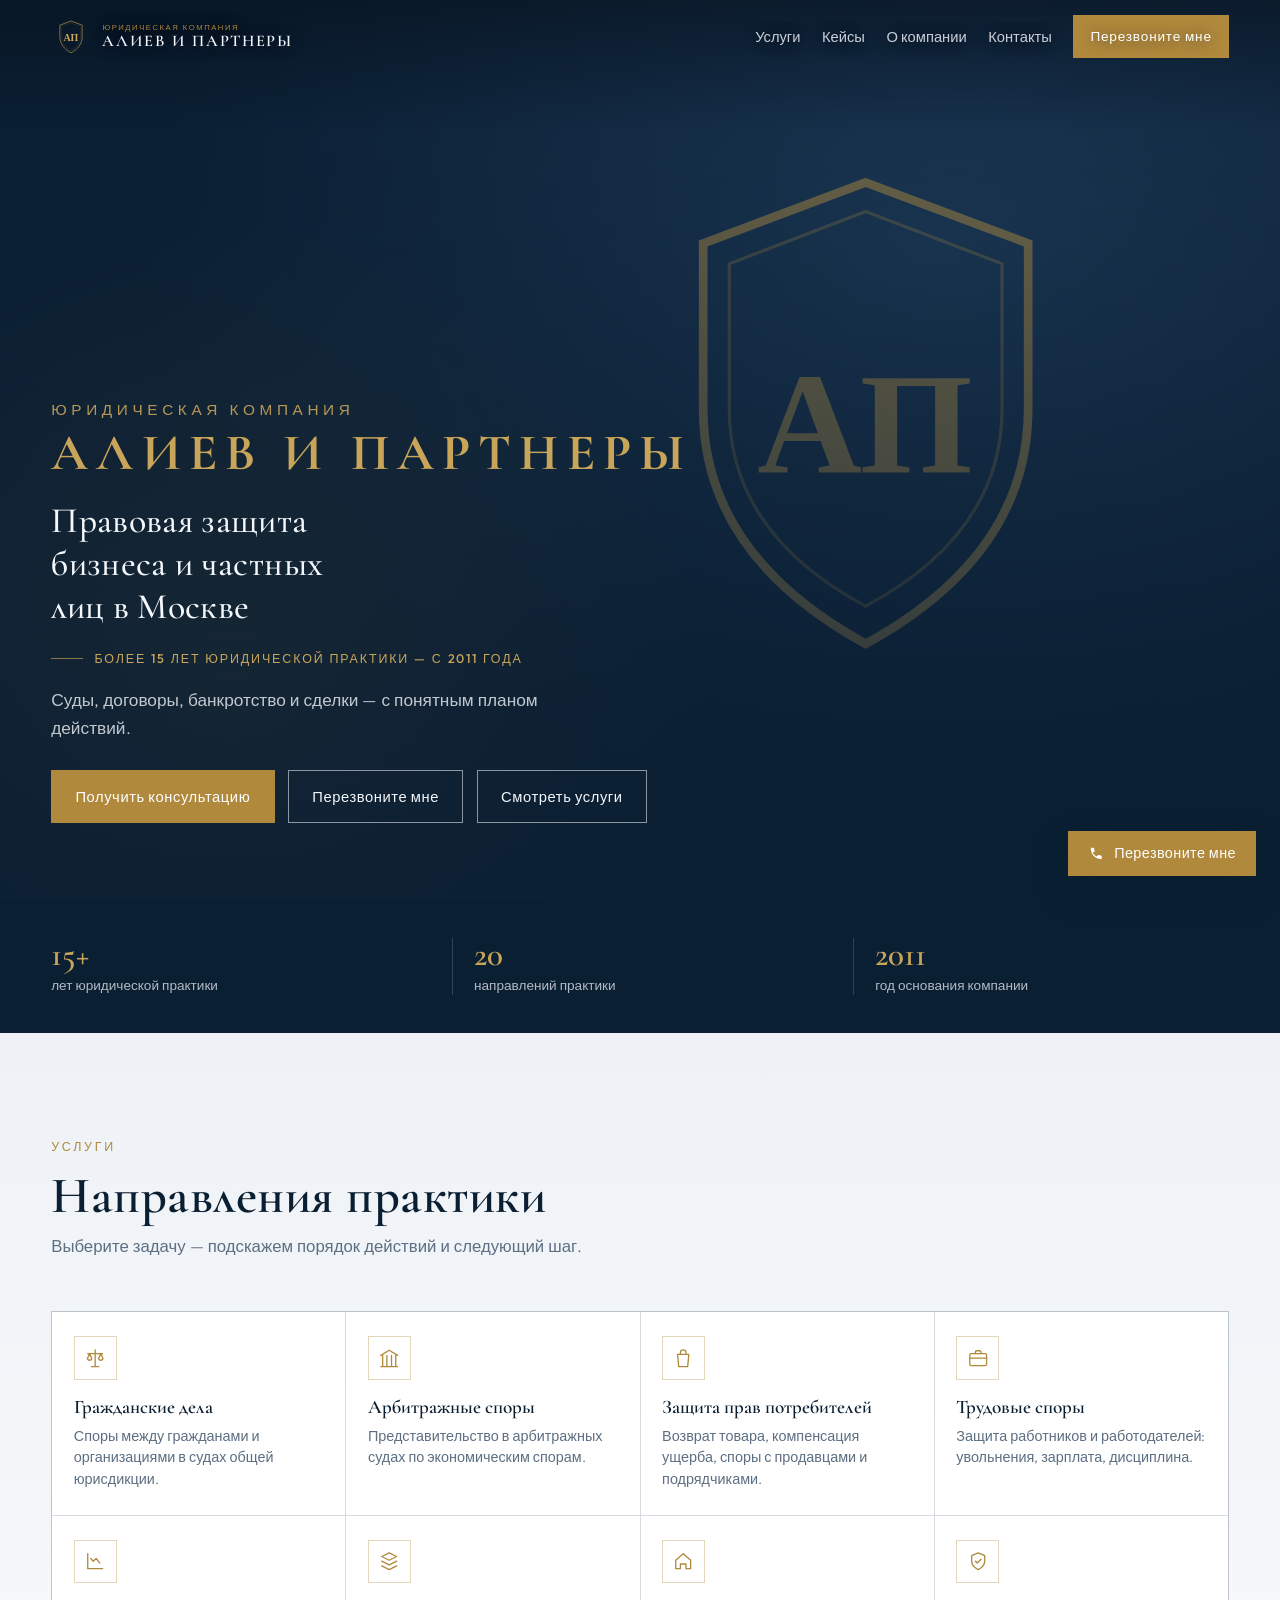
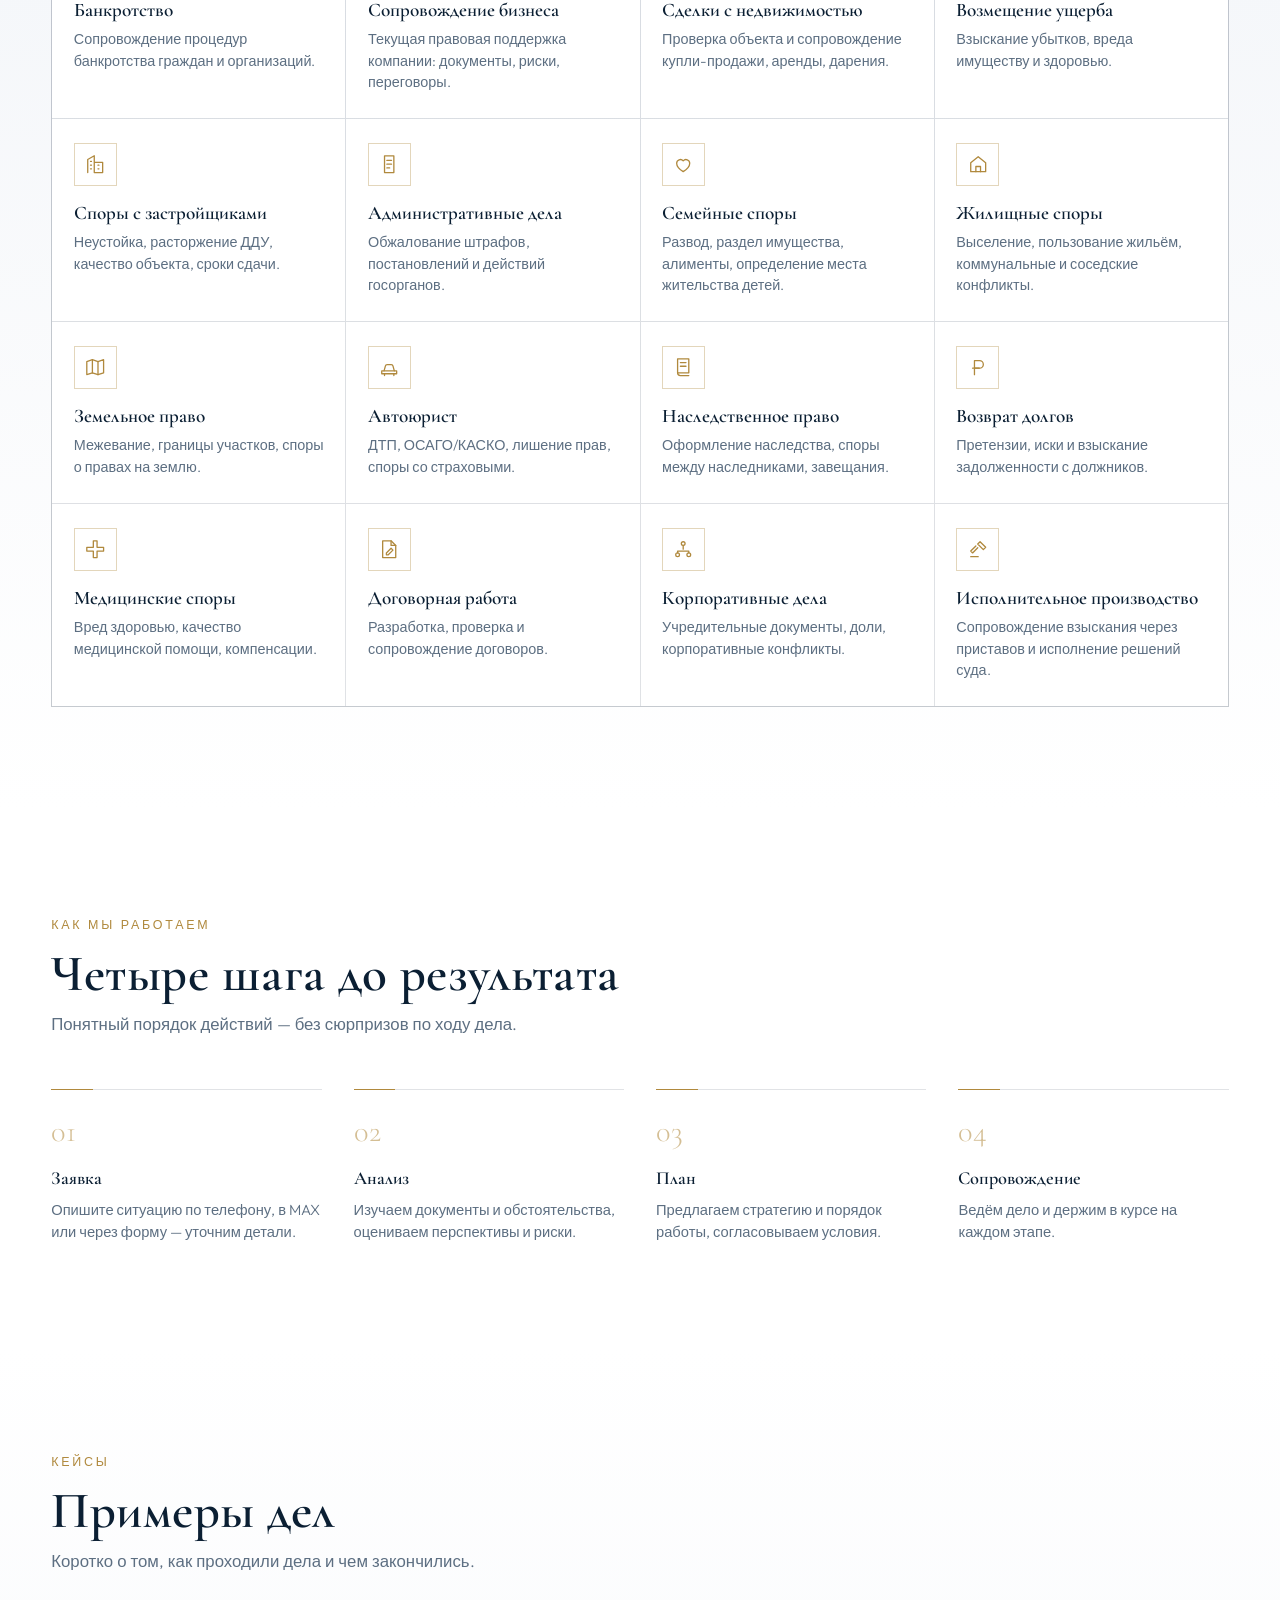
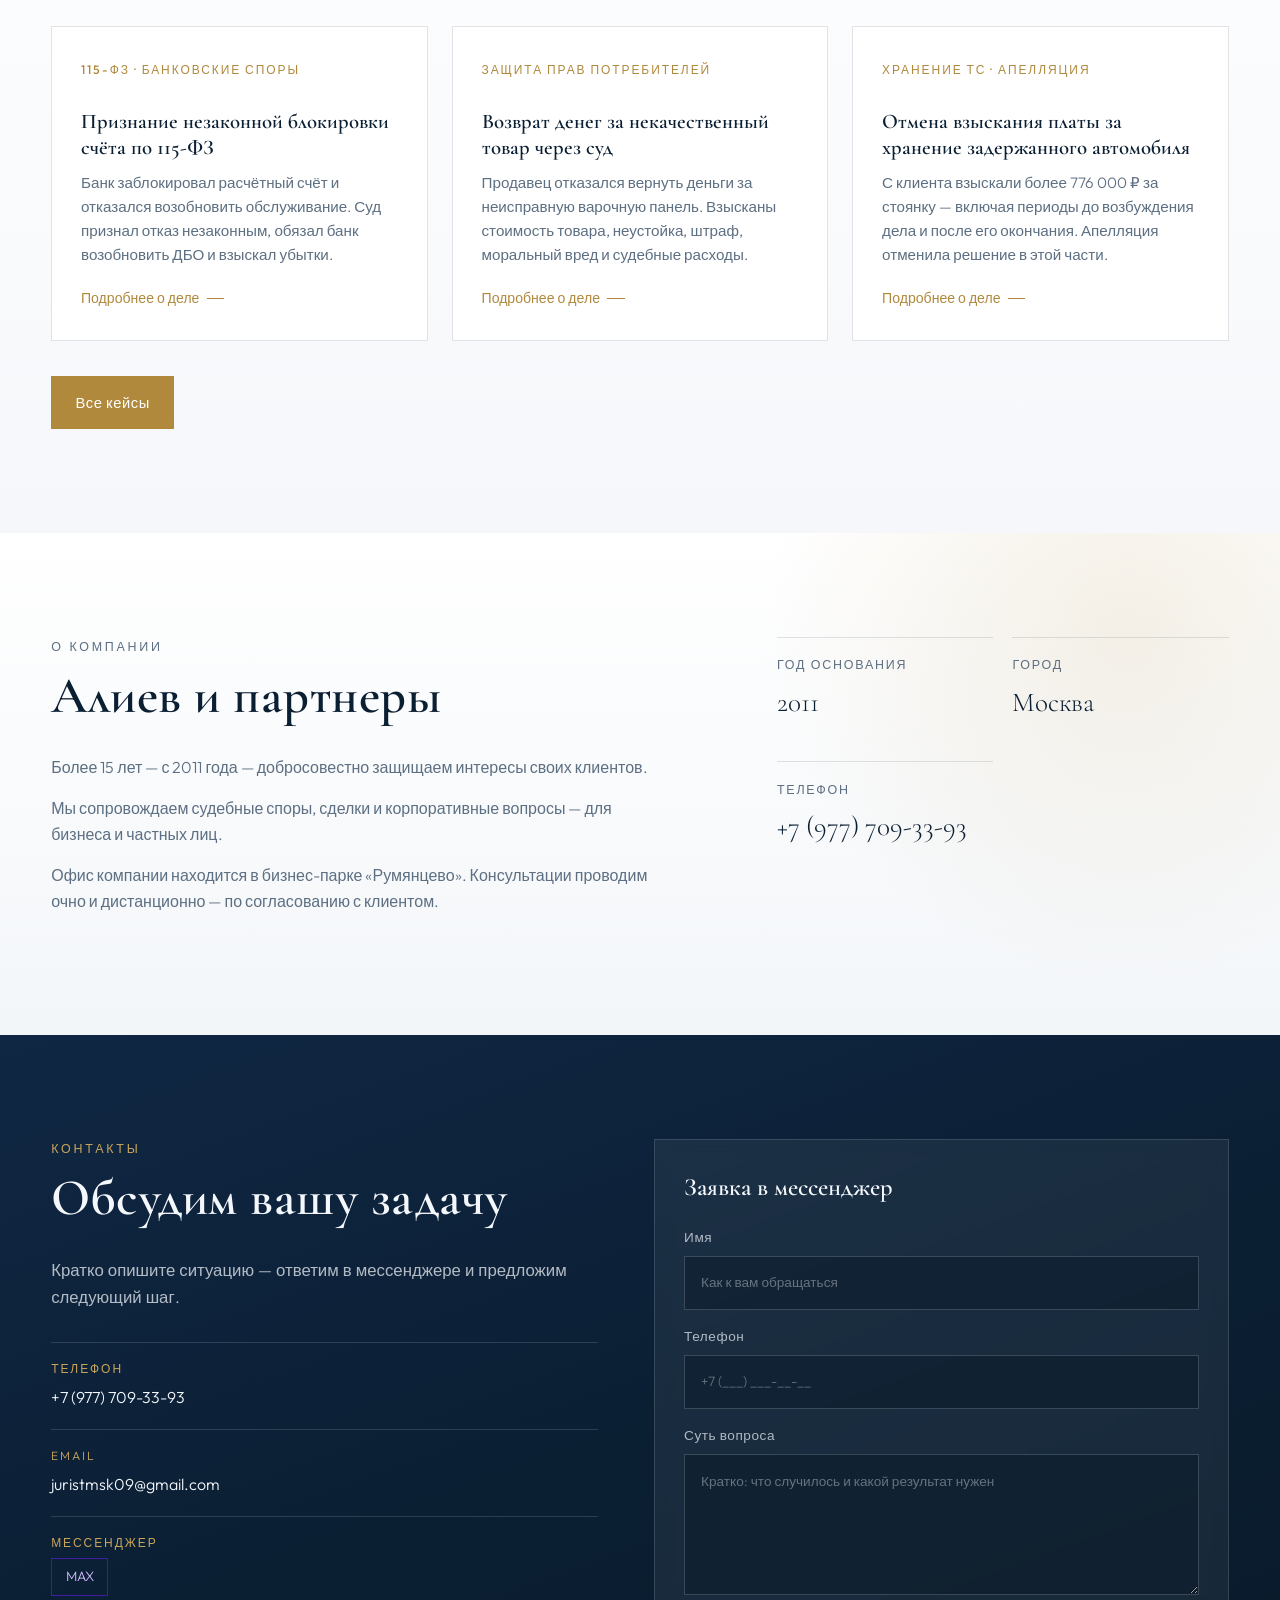
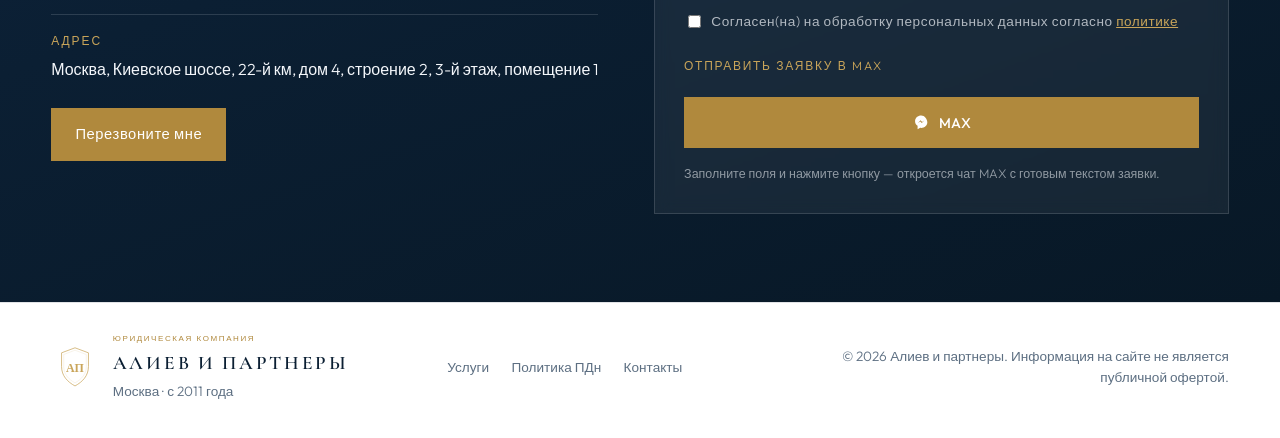
==== index.html @ 1bdb1648 "Add anonymized contractor defense case to the cases page." ====
﻿<!DOCTYPE html>
<html lang="ru">
<head>
  <meta charset="UTF-8" />
  <meta name="viewport" content="width=device-width, initial-scale=1.0" />
  <title>Юридическая компания «Алиев и партнеры» — Москва</title>
  <meta name="description" content="Юридическая компания «Алиев и партнеры» . Юридические услуги в Москве: более 15 лет практики, с 2011 года. Суды, договоры, банкротство. Тел. +7 (977) 709-33-93." />
  <meta name="keywords" content="Алиев и партнеры, юридическая компания Москва, юридические услуги более 15 лет, юрист с 2011 года, юрист Москва, +7 977 709-33-93, 79777093393" />
  <meta name="robots" content="index, follow" />
  <link rel="canonical" href="https://consulmsk.ru/" />
  <link rel="icon" href="https://consulmsk.ru/assets/emblem.png?v=20261124b" type="image/jpeg" />
  <meta property="og:type" content="website" />
  <meta property="og:locale" content="ru_RU" />
  <meta property="og:site_name" content="Юридическая компания «Алиев и партнеры»" />
  <meta property="og:url" content="https://consulmsk.ru/" />
  <meta property="og:title" content="Юридическая компания «Алиев и партнеры» — Москва" />
  <meta property="og:description" content="Более 15 лет юридической практики. Правовая поддержка бизнеса и частных лиц. тел. +7 (977) 709-33-93. Москва, бизнес-парк Румянцево." />
  <meta property="og:image" content="https://consulmsk.ru/assets/emblem.png?v=20261124b" />
  <meta name="twitter:card" content="summary" />
  <meta name="twitter:title" content="Алиев и партнеры" />
  <meta name="twitter:description" content="Юридическая компания «Алиев и партнеры» в Москве. Более 15 лет практики. Тел. +7 (977) 709-33-93." />
  <link rel="preconnect" href="https://fonts.googleapis.com" />
  <link rel="preconnect" href="https://fonts.gstatic.com" crossorigin />
  <link href="https://fonts.googleapis.com/css2?family=Cormorant+Garamond:ital,wght@0,500;0,600;0,700;1,500&family=Outfit:wght@300;400;500;600&display=swap" rel="stylesheet" />
  <link rel="stylesheet" href="styles.css?v=20261124b" />
  <script type="application/ld+json">
  {
    "@context": "https://schema.org",
    "@type": ["LegalService", "LocalBusiness", "Organization"],
    "@id": "https://consulmsk.ru/#organization",
    "name": "Юридическая компания «Алиев и партнеры»",
    "alternateName": ["Алиев и партнеры"],
    "url": "https://consulmsk.ru/",
    "logo": "https://consulmsk.ru/assets/emblem.png?v=20261124b",
    "image": "https://consulmsk.ru/assets/emblem.png?v=20261124b",
    "description": "Юридическая компания в Москве: судебные споры, договоры, банкротство, недвижимость и сопровождение бизнеса. Более 15 лет практики, с 2011 года.",
    "slogan": "Юридическая практика с 2011 года",
    "telephone": "+7-977-709-33-93",
    "email": "juristmsk09@gmail.com",
    "foundingDate": "2011-01-18",
    "address": {
      "@type": "PostalAddress",
      "streetAddress": "Киевское шоссе, 22-й км, дом 4, строение 2, 3-й этаж, помещение 1",
      "addressLocality": "Москва",
      "addressCountry": "RU"
    },
    "areaServed": {
      "@type": "City",
      "name": "Москва"
    },
    "contactPoint": {
      "@type": "ContactPoint",
      "telephone": "+7-977-709-33-93",
      "contactType": "customer service",
      "email": "juristmsk09@gmail.com",
      "availableLanguage": ["Russian"]
    }
  }
  </script>
</head>
<body>
  <header class="site-header">
    <a class="brand" href="index.html" aria-label="Алиев и партнеры — на главную">
      <img src="assets/emblem.svg?v=20261124b" alt="" class="brand-mark" width="40" height="40" />
      <span class="brand-name"><span class="brand-kind">юридическая компания</span><span class="brand-title">АЛИЕВ И ПАРТНЕРЫ</span></span>
    </a>
    <nav class="nav" aria-label="Основная навигация">
      <a href="#services">Услуги</a>
      <a href="cases.html">Кейсы</a>
      <a href="#about">О компании</a>
      <a href="#contact">Контакты</a>
      <a class="header-cta header-cta--solid js-callback" href="#contact">Перезвоните мне</a>
    </nav>
    <button class="menu-toggle" type="button" aria-label="Открыть меню" aria-expanded="false">
      <span></span><span></span>
    </button>
  </header>

  <main id="top">
    <section class="hero">
      <div class="hero-media" aria-hidden="true"></div>
      <div class="hero-veil"></div>
      <div class="hero-content">
        <p class="hero-brand"><span class="hero-brand-kind">юридическая компания</span>Алиев и партнеры</p>
        <h1>Правовая защита бизнеса и частных лиц в Москве</h1>
        <p class="hero-note">Более 15 лет юридической практики — с 2011 года</p>
        <p class="hero-lead">Суды, договоры, банкротство и сделки — с понятным планом действий.</p>
        <div class="hero-actions">
          <a class="btn btn-gold" href="#contact">Получить консультацию</a>
          <a class="btn btn-ghost js-callback" href="#contact">Перезвоните мне</a>
          <a class="btn btn-ghost" href="#services">Смотреть услуги</a>
        </div>
      </div>
    </section>

        <section class="trust" aria-label="Компания в цифрах">
      <ul class="trust-list">
        <li>
          <strong>15+</strong>
          <span>лет юридической практики</span>
        </li>
        <li>
          <strong>20</strong>
          <span>направлений практики</span>
        </li>
        <li>
          <strong>2011</strong>
          <span>год основания компании</span>
        </li>
      </ul>
    </section>

    <section class="services" id="services">
      <div class="section-head">
        <p class="eyebrow">Услуги</p>
        <h2>Направления практики</h2>
        <p class="section-lead">Выберите задачу — подскажем порядок действий и следующий шаг.</p>
      </div>
      <ul class="service-list">
        <li>
          <a class="service-link" href="#contact">
            <span class="service-icon"><svg viewBox="0 0 24 24" fill="none" stroke="currentColor" stroke-width="1.4" stroke-linecap="round" stroke-linejoin="round" aria-hidden="true" focusable="false"><path d="M12 3v18M8 21h8M4 7h16M6 7l-2.4 5.6a2.6 2.6 0 0 0 4.8 0L6 7Zm12 0-2.4 5.6a2.6 2.6 0 0 0 4.8 0L18 7Z"/></svg></span>
            <h3>Гражданские дела</h3>
            <p>Споры между гражданами и организациями в судах общей юрисдикции.</p>
          </a>
        </li>
        <li>
          <a class="service-link" href="#contact">
            <span class="service-icon"><svg viewBox="0 0 24 24" fill="none" stroke="currentColor" stroke-width="1.4" stroke-linecap="round" stroke-linejoin="round" aria-hidden="true" focusable="false"><path d="M3 21h18M5 21V9m4.5 12V9M14.5 21V9M19 21V9M3 9l9-5.5L21 9"/></svg></span>
            <h3>Арбитражные споры</h3>
            <p>Представительство в арбитражных судах по экономическим спорам.</p>
          </a>
        </li>
        <li>
          <a class="service-link" href="#contact">
            <span class="service-icon"><svg viewBox="0 0 24 24" fill="none" stroke="currentColor" stroke-width="1.4" stroke-linecap="round" stroke-linejoin="round" aria-hidden="true" focusable="false"><path d="M6 8h12l-1.2 13H7.2L6 8Z"/><path d="M9 8V6a3 3 0 0 1 6 0v2"/></svg></span>
            <h3>Защита прав потребителей</h3>
            <p>Возврат товара, компенсация ущерба, споры с продавцами и подрядчиками.</p>
          </a>
        </li>
        <li>
          <a class="service-link" href="#contact">
            <span class="service-icon"><svg viewBox="0 0 24 24" fill="none" stroke="currentColor" stroke-width="1.4" stroke-linecap="round" stroke-linejoin="round" aria-hidden="true" focusable="false"><rect x="3" y="7" width="18" height="13" rx="1.5"/><path d="M9 7V5.5A1.5 1.5 0 0 1 10.5 4h3A1.5 1.5 0 0 1 15 5.5V7M3 12h18"/></svg></span>
            <h3>Трудовые споры</h3>
            <p>Защита работников и работодателей: увольнения, зарплата, дисциплина.</p>
          </a>
        </li>
        <li>
          <a class="service-link" href="services/bankrotstvo.html">
            <span class="service-icon"><svg viewBox="0 0 24 24" fill="none" stroke="currentColor" stroke-width="1.4" stroke-linecap="round" stroke-linejoin="round" aria-hidden="true" focusable="false"><path d="M4 4v16h16"/><path d="M7 9l3 3 3-3 4 5"/></svg></span>
            <h3>Банкротство</h3>
            <p>Сопровождение процедур банкротства граждан и организаций.</p>
          </a>
        </li>
        <li>
          <a class="service-link" href="#contact">
            <span class="service-icon"><svg viewBox="0 0 24 24" fill="none" stroke="currentColor" stroke-width="1.4" stroke-linecap="round" stroke-linejoin="round" aria-hidden="true" focusable="false"><path d="M12 3 20 7l-8 4-8-4 8-4Z"/><path d="m4 12 8 4 8-4M4 17l8 4 8-4"/></svg></span>
            <h3>Сопровождение бизнеса</h3>
            <p>Текущая правовая поддержка компании: документы, риски, переговоры.</p>
          </a>
        </li>
        <li>
          <a class="service-link" href="services/nedvizhimost.html">
            <span class="service-icon"><svg viewBox="0 0 24 24" fill="none" stroke="currentColor" stroke-width="1.4" stroke-linecap="round" stroke-linejoin="round" aria-hidden="true" focusable="false"><path d="M4 11 12 4l8 7v9h-5v-5H9v5H4v-9Z"/></svg></span>
            <h3>Сделки с недвижимостью</h3>
            <p>Проверка объекта и сопровождение купли-продажи, аренды, дарения.</p>
          </a>
        </li>
        <li>
          <a class="service-link" href="#contact">
            <span class="service-icon"><svg viewBox="0 0 24 24" fill="none" stroke="currentColor" stroke-width="1.4" stroke-linecap="round" stroke-linejoin="round" aria-hidden="true" focusable="false"><path d="M12 3 19 6v5.5c0 4.2-3 7.6-7 9.5-4-1.9-7-5.3-7-9.5V6l7-3Z"/><path d="m9 12 2 2 4-4"/></svg></span>
            <h3>Возмещение ущерба</h3>
            <p>Взыскание убытков, вреда имуществу и здоровью.</p>
          </a>
        </li>
        <li>
          <a class="service-link" href="#contact">
            <span class="service-icon"><svg viewBox="0 0 24 24" fill="none" stroke="currentColor" stroke-width="1.4" stroke-linecap="round" stroke-linejoin="round" aria-hidden="true" focusable="false"><path d="M4 21V7l7-4v18M11 21h9V10h-9M7 9h1M7 13h1M7 17h1M15 13h1M15 17h1"/></svg></span>
            <h3>Споры с застройщиками</h3>
            <p>Неустойка, расторжение ДДУ, качество объекта, сроки сдачи.</p>
          </a>
        </li>
        <li>
          <a class="service-link" href="#contact">
            <span class="service-icon"><svg viewBox="0 0 24 24" fill="none" stroke="currentColor" stroke-width="1.4" stroke-linecap="round" stroke-linejoin="round" aria-hidden="true" focusable="false"><path d="M7 3h10v18H7z"/><path d="M9.5 8h5M9.5 12h5M9.5 16h3"/></svg></span>
            <h3>Административные дела</h3>
            <p>Обжалование штрафов, постановлений и действий госорганов.</p>
          </a>
        </li>
        <li>
          <a class="service-link" href="#contact">
            <span class="service-icon"><svg viewBox="0 0 24 24" fill="none" stroke="currentColor" stroke-width="1.4" stroke-linecap="round" stroke-linejoin="round" aria-hidden="true" focusable="false"><path d="M12 20s-7-4.4-7-9a4 4 0 0 1 7-2.6A4 4 0 0 1 19 11c0 4.6-7 9-7 9Z"/></svg></span>
            <h3>Семейные споры</h3>
            <p>Развод, раздел имущества, алименты, определение места жительства детей.</p>
          </a>
        </li>
        <li>
          <a class="service-link" href="#contact">
            <span class="service-icon"><svg viewBox="0 0 24 24" fill="none" stroke="currentColor" stroke-width="1.4" stroke-linecap="round" stroke-linejoin="round" aria-hidden="true" focusable="false"><path d="M4 10.5 12 4l8 6.5V20H4v-9.5Z"/><path d="M9.5 20v-5.5h5V20"/></svg></span>
            <h3>Жилищные споры</h3>
            <p>Выселение, пользование жильём, коммунальные и соседские конфликты.</p>
          </a>
        </li>
        <li>
          <a class="service-link" href="#contact">
            <span class="service-icon"><svg viewBox="0 0 24 24" fill="none" stroke="currentColor" stroke-width="1.4" stroke-linecap="round" stroke-linejoin="round" aria-hidden="true" focusable="false"><path d="m3 6 6-2 6 2 6-2v14l-6 2-6-2-6 2V6Z"/><path d="M9 4v14M15 6v14"/></svg></span>
            <h3>Земельное право</h3>
            <p>Межевание, границы участков, споры о правах на землю.</p>
          </a>
        </li>
        <li>
          <a class="service-link" href="#contact">
            <span class="service-icon"><svg viewBox="0 0 24 24" fill="none" stroke="currentColor" stroke-width="1.4" stroke-linecap="round" stroke-linejoin="round" aria-hidden="true" focusable="false"><path d="M6.5 16l1.4-5.2A2 2 0 0 1 9.8 9.2h4.4a2 2 0 0 1 1.9 1.6L17.5 16"/><path d="M4 16h16v3H4v-3Z"/><path d="M7 19v2M17 19v2"/></svg></span>
            <h3>Автоюрист</h3>
            <p>ДТП, ОСАГО/КАСКО, лишение прав, споры со страховыми.</p>
          </a>
        </li>
        <li>
          <a class="service-link" href="#contact">
            <span class="service-icon"><svg viewBox="0 0 24 24" fill="none" stroke="currentColor" stroke-width="1.4" stroke-linecap="round" stroke-linejoin="round" aria-hidden="true" focusable="false"><path d="M6 3h12v15H6z"/><path d="M9 7h6M9 11h6M6 18a3 3 0 0 0 3 3h9"/></svg></span>
            <h3>Наследственное право</h3>
            <p>Оформление наследства, споры между наследниками, завещания.</p>
          </a>
        </li>
        <li>
          <a class="service-link" href="#contact">
            <span class="service-icon"><svg viewBox="0 0 24 24" fill="none" stroke="currentColor" stroke-width="1.4" stroke-linecap="round" stroke-linejoin="round" aria-hidden="true" focusable="false"><path d="M8 20V5h5.5a4 4 0 0 1 0 8H8"/><path d="M6 13h7"/></svg></span>
            <h3>Возврат долгов</h3>
            <p>Претензии, иски и взыскание задолженности с должников.</p>
          </a>
        </li>
        <li>
          <a class="service-link" href="#contact">
            <span class="service-icon"><svg viewBox="0 0 24 24" fill="none" stroke="currentColor" stroke-width="1.4" stroke-linecap="round" stroke-linejoin="round" aria-hidden="true" focusable="false"><path d="M10 3h4v7h7v4h-7v7h-4v-7H3v-4h7V3Z"/></svg></span>
            <h3>Медицинские споры</h3>
            <p>Вред здоровью, качество медицинской помощи, компенсации.</p>
          </a>
        </li>
        <li>
          <a class="service-link" href="services/dogovory.html">
            <span class="service-icon"><svg viewBox="0 0 24 24" fill="none" stroke="currentColor" stroke-width="1.4" stroke-linecap="round" stroke-linejoin="round" aria-hidden="true" focusable="false"><path d="M5 3h9l5 5v13H5z"/><path d="M14 3v5h5"/><path d="m9 16 5-5 2 2-5 5H9v-2Z"/></svg></span>
            <h3>Договорная работа</h3>
            <p>Разработка, проверка и сопровождение договоров.</p>
          </a>
        </li>
        <li>
          <a class="service-link" href="services/korporativnoe.html">
            <span class="service-icon"><svg viewBox="0 0 24 24" fill="none" stroke="currentColor" stroke-width="1.4" stroke-linecap="round" stroke-linejoin="round" aria-hidden="true" focusable="false"><circle cx="12" cy="6" r="2"/><circle cx="6" cy="18" r="2"/><circle cx="18" cy="18" r="2"/><path d="M12 8v4M6 16v-2h12v2"/></svg></span>
            <h3>Корпоративные дела</h3>
            <p>Учредительные документы, доли, корпоративные конфликты.</p>
          </a>
        </li>
        <li>
          <a class="service-link" href="#contact">
            <span class="service-icon"><svg viewBox="0 0 24 24" fill="none" stroke="currentColor" stroke-width="1.4" stroke-linecap="round" stroke-linejoin="round" aria-hidden="true" focusable="false"><path d="M4 20h8M14 4l6 6-2.5 2.5-6-6L14 4Z"/><path d="m9.5 8.5-5.5 5.5 2 2 5.5-5.5"/></svg></span>
            <h3>Исполнительное производство</h3>
            <p>Сопровождение взыскания через приставов и исполнение решений суда.</p>
          </a>
        </li>
      </ul>
    </section>

    <section class="process" id="process">
      <div class="section-head">
        <p class="eyebrow">Как мы работаем</p>
        <h2>Четыре шага до результата</h2>
        <p class="section-lead">Понятный порядок действий — без сюрпризов по ходу дела.</p>
      </div>
      <ol class="process-list">
        <li>
          <span class="process-num">01</span>
          <h3>Заявка</h3>
          <p>Опишите ситуацию по телефону, в MAX или через форму — уточним детали.</p>
        </li>
        <li>
          <span class="process-num">02</span>
          <h3>Анализ</h3>
          <p>Изучаем документы и обстоятельства, оцениваем перспективы и риски.</p>
        </li>
        <li>
          <span class="process-num">03</span>
          <h3>План</h3>
          <p>Предлагаем стратегию и порядок работы, согласовываем условия.</p>
        </li>
        <li>
          <span class="process-num">04</span>
          <h3>Сопровождение</h3>
          <p>Ведём дело и держим в курсе на каждом этапе.</p>
        </li>
      </ol>
    </section>

    <section class="home-cases" id="cases">
      <div class="section-head">
        <p class="eyebrow">Кейсы</p>
        <h2>Примеры дел</h2>
        <p class="section-lead">Коротко о том, как проходили дела и чем закончились.</p>
      </div>
      <div class="home-cases-grid">
        <article class="home-case">
          <span class="case-tag">115-ФЗ · Банковские споры</span>
          <h3>Признание незаконной блокировки счёта по 115-ФЗ</h3>
          <p>Банк заблокировал расчётный счёт и отказался возобновить обслуживание. Суд признал отказ незаконным, обязал банк возобновить ДБО и взыскал убытки.</p>
          <a class="link-arrow" href="cases.html">Подробнее о деле</a>
        </article>
        <article class="home-case">
          <span class="case-tag">Защита прав потребителей</span>
          <h3>Возврат денег за некачественный товар через суд</h3>
          <p>Продавец отказался вернуть деньги за неисправную варочную панель. Взысканы стоимость товара, неустойка, штраф, моральный вред и судебные расходы.</p>
          <a class="link-arrow" href="cases.html">Подробнее о деле</a>
        </article>
        <article class="home-case">
          <span class="case-tag">Хранение ТС · Апелляция</span>
          <h3>Отмена взыскания платы за хранение задержанного автомобиля</h3>
          <p>С клиента взыскали более 776 000 ₽ за стоянку — включая периоды до возбуждения дела и после его окончания. Апелляция отменила решение в этой части.</p>
          <a class="link-arrow" href="cases.html">Подробнее о деле</a>
        </article>
      </div>
      <p class="home-cases-cta"><a class="btn btn-gold" href="cases.html">Все кейсы</a></p>
    </section>

    <section class="about" id="about">
      <div class="about-grid">
        <div class="about-copy">
          <p class="eyebrow">О компании</p>
          <h2>Алиев и партнеры</h2>
          <p>Более 15 лет — с 2011 года — добросовестно защищаем интересы своих клиентов.</p>
          <p>Мы сопровождаем судебные споры, сделки и корпоративные вопросы — для бизнеса и частных лиц.</p>
          <p>Офис компании находится в бизнес-парке «Румянцево». Консультации проводим очно и дистанционно — по согласованию с клиентом.</p>
        </div>
        <dl class="facts">
          <div>
            <dt>Год основания</dt>
            <dd>2011</dd>
          </div>
          <div>
            <dt>Город</dt>
            <dd>Москва</dd>
          </div>
          <div>
            <dt>Телефон</dt>
            <dd><a href="tel:+79777093393">+7 (977) 709-33-93</a></dd>
          </div>
        </dl>
      </div>
    </section>

    <section class="contact" id="contact">
      <div class="contact-grid">
        <div class="contact-info">
          <p class="eyebrow">Контакты</p>
          <h2>Обсудим вашу задачу</h2>
          <p class="section-lead">Кратко опишите ситуацию — ответим в мессенджере и предложим следующий шаг.</p>
          <ul class="contact-details">
            <li data-phone-row>
              <span>Телефон</span>
              <div data-phone>
                <a href="tel:+79777093393">+7 (977) 709-33-93</a>
              </div>
            </li>
            <li>
              <span>Email</span>
              <a href="mailto:juristmsk09@gmail.com">juristmsk09@gmail.com</a>
            </li>
            <li>
              <span>Мессенджер</span>
              <div class="messenger-links" data-messenger-links></div>
            </li>
            <li>
              <span>Адрес</span>
              <address>Москва, Киевское шоссе, 22-й км, дом 4, строение 2, 3-й этаж, помещение 1</address>
            </li>
          </ul>
          <a class="btn btn-gold contact-callback js-callback" href="#contact">Перезвоните мне</a>
        </div>
        <form class="contact-form">
          <p class="form-title">Заявка в мессенджер</p>
          <label>
            Имя
            <input type="text" name="name" required autocomplete="name" placeholder="Как к вам обращаться" />
          </label>
          <label>
            Телефон
            <input type="tel" name="phone" required autocomplete="tel" placeholder="+7 (___) ___-__-__" />
          </label>
          <label>
            Суть вопроса
            <textarea name="message" rows="5" required placeholder="Кратко: что случилось и какой результат нужен"></textarea>
          </label>
          <label class="consent">
            <input type="checkbox" name="consent" value="yes" required />
            <span>Согласен(на) на обработку персональных данных согласно <a href="privacy.html">политике</a></span>
          </label>
          <p class="messenger-label">Отправить заявку в MAX</p>
          <div class="messenger-actions">
            <button class="btn btn-messenger btn-max" type="button" data-messenger="max" aria-label="Отправить в MAX">
              <svg class="messenger-icon" viewBox="0 0 24 24" aria-hidden="true" focusable="false">
                <path fill="currentColor" d="M12 2C7.6 2 4 5.2 4 9.3c0 2.5 1.3 4.7 3.3 6.1V20l3.4-1.9c.4.1.9.1 1.3.1 4.4 0 8-3.2 8-7.3S16.4 2 12 2zm.8 9.9-2-2.1-3.1 2.1 3.5-3.7 2 2.1 3.1-2.1-3.5 3.7z"/>
              </svg>
              <span>MAX</span>
            </button>
          </div>
          <p class="form-status" data-form-status hidden></p>
          <p class="form-note">Заполните поля и нажмите кнопку — откроется чат MAX с готовым текстом заявки.</p>
        </form>
      </div>
    </section>
  </main>

  <footer class="site-footer">
    <div class="footer-brand">
      <img src="assets/emblem.svg?v=20261124b" alt="Эмблема «Алиев и партнеры»" width="48" height="48" />
      <div>
        <span class="footer-kind">юридическая компания</span><strong>АЛИЕВ И ПАРТНЕРЫ</strong>
        <p>Москва · с 2011 года</p>
      </div>
    </div>
    <ul class="footer-links">
      <li><a href="services/sud.html">Услуги</a></li>
      <li><a href="privacy.html">Политика ПДн</a></li>
      <li><a href="#contact">Контакты</a></li>
    </ul>
    <p class="footer-legal">© <span data-year></span> Алиев и партнеры. Информация на сайте не является публичной офертой.</p>
  </footer>

  <script src="config.js?v=20261124b"></script>
  <script src="script.js?v=20261124b"></script>
</body>
</html>
---- styles.css ----
:root {
  --navy: #0b1f33;
  --navy-mid: #16324d;
  --ink: #142433;
  --muted: #5d6f82;
  --gold: #b0893d;
  --gold-soft: #c9a55a;
  --line: rgba(11, 31, 51, 0.12);
  --paper: #f5f7fa;
  --surface: #ffffff;
  --hero-ink: #f4f7fb;
  --font-display: "Cormorant Garamond", Georgia, serif;
  --font-body: "Outfit", "Segoe UI", sans-serif;
}

*,
*::before,
*::after {
  box-sizing: border-box;
}

html {
  scroll-behavior: smooth;
}

body {
  margin: 0;
  color: var(--ink);
  background: var(--paper);
  font-family: var(--font-body);
  font-weight: 300;
  line-height: 1.6;
  overflow-x: hidden;
}

body.menu-open {
  overflow: hidden;
}

img {
  display: block;
  max-width: 100%;
}

a {
  color: inherit;
  text-decoration: none;
}

h1,
h2,
h3,
strong {
  font-weight: 600;
}

h1,
h2 {
  font-family: var(--font-display);
  line-height: 1.08;
  letter-spacing: 0.01em;
  margin: 0 0 0.6em;
  color: var(--navy);
}

h1 {
  font-size: clamp(2.4rem, 5.5vw, 4.4rem);
  font-weight: 600;
}

h2 {
  font-size: clamp(2rem, 4vw, 3.2rem);
}

h3 {
  font-family: var(--font-display);
  font-size: 1.4rem;
  margin: 0 0 0.4em;
  color: var(--navy);
}

p {
  margin: 0 0 1em;
}

.eyebrow {
  margin: 0 0 0.75rem;
  color: var(--gold);
  font-size: 0.78rem;
  font-weight: 500;
  letter-spacing: 0.22em;
  text-transform: uppercase;
}

.section-lead {
  max-width: 34rem;
  color: var(--muted);
  font-size: 1.05rem;
}

.btn {
  display: inline-flex;
  align-items: center;
  justify-content: center;
  min-height: 3.1rem;
  padding: 0.85rem 1.45rem;
  border: 1px solid transparent;
  font-family: var(--font-body);
  font-size: 0.92rem;
  font-weight: 500;
  letter-spacing: 0.04em;
  cursor: pointer;
  transition: transform 0.35s ease, background 0.35s ease, color 0.35s ease, border-color 0.35s ease;
}

.btn:hover {
  transform: translateY(-2px);
}

.btn-gold {
  background: var(--gold);
  color: #fff;
}

.btn-gold:hover {
  background: var(--gold-soft);
  color: #fff;
}

.btn-ghost {
  border-color: rgba(244, 247, 251, 0.55);
  color: var(--hero-ink);
  background: transparent;
}

.btn-ghost:hover {
  border-color: var(--gold-soft);
  color: var(--gold-soft);
}

/* Header */
.site-header {
  position: fixed;
  inset: 0 0 auto;
  z-index: 40;
  display: flex;
  align-items: center;
  gap: 1.5rem;
  padding: 0.95rem 4vw;
  background: transparent;
  transition: background 0.35s ease, box-shadow 0.35s ease, backdrop-filter 0.35s ease;
}

.site-header.is-scrolled {
  background: rgba(245, 247, 250, 0.92);
  backdrop-filter: blur(14px);
  box-shadow: 0 1px 0 var(--line);
}

.site-header.is-scrolled .brand,
.site-header.is-scrolled .nav a {
  color: var(--navy);
}

.site-header.is-scrolled .nav a {
  color: var(--muted);
}

.site-header.is-scrolled .nav a:hover,
.site-header.is-scrolled .brand:hover {
  color: var(--gold);
}

.site-header.is-scrolled .header-cta {
  border-color: rgba(176, 137, 61, 0.45);
  color: var(--navy);
}

.site-header.is-scrolled .menu-toggle span {
  background: var(--navy);
}

.brand {
  display: inline-flex;
  align-items: center;
  gap: 0.7rem;
  color: var(--navy);
  font-family: var(--font-display);
  font-size: 1.02rem;
  font-weight: 600;
  letter-spacing: 0.1em;
  transition: color 0.3s ease;
}

body:has(.hero) .site-header:not(.is-scrolled) .brand {
  color: var(--hero-ink);
}

.brand-name {
  display: flex;
  flex-direction: column;
  gap: 0.1rem;
  line-height: 1.05;
}

.brand-kind {
  font-family: var(--font-body);
  font-size: 0.48rem;
  font-weight: 500;
  letter-spacing: 0.2em;
  text-transform: uppercase;
  color: var(--gold);
}

.brand-title {
  font-family: var(--font-display);
  font-size: 1.02rem;
  font-weight: 600;
  letter-spacing: 0.1em;
}
.brand-mark {
  width: 40px;
  height: 40px;
  border-radius: 50%;
  object-fit: cover;
}

.nav {
  display: flex;
  align-items: center;
  gap: 1.35rem;
  margin-left: auto;
  color: var(--muted);
  font-size: 0.92rem;
}

body:has(.hero) .site-header:not(.is-scrolled) .nav {
  color: rgba(244, 247, 251, 0.82);
}

.nav a:hover {
  color: var(--gold);
}

body:has(.hero) .site-header:not(.is-scrolled) .nav a:hover {
  color: var(--gold-soft);
}

body:has(.hero) .site-header:not(.is-scrolled) .nav a,
body:has(.hero) .site-header:not(.is-scrolled) .brand {
  text-shadow: 0 1px 14px rgba(8, 20, 32, 0.6);
}

body:has(.hero) .site-header:not(.is-scrolled)::before {
  content: "";
  position: absolute;
  inset: 0 0 auto;
  z-index: -1;
  height: 8rem;
  background: linear-gradient(180deg, rgba(7, 18, 30, 0.62) 0%, rgba(7, 18, 30, 0) 100%);
  pointer-events: none;
}

.header-cta {
  padding: 0.6rem 1rem;
  border: 1px solid rgba(176, 137, 61, 0.45);
  color: var(--navy);
  font-size: 0.85rem;
  font-weight: 500;
  letter-spacing: 0.06em;
  transition: background 0.3s ease, border-color 0.3s ease, color 0.3s ease;
}

body:has(.hero) .site-header:not(.is-scrolled) .header-cta {
  border-color: rgba(244, 247, 251, 0.4);
  color: var(--hero-ink);
}

.header-cta:hover {
  background: rgba(176, 137, 61, 0.12);
  border-color: var(--gold);
  color: var(--gold);
}

body:has(.hero) .site-header:not(.is-scrolled) .header-cta:hover {
  background: rgba(176, 137, 61, 0.18);
  border-color: var(--gold-soft);
  color: var(--gold-soft);
}

.header-cta--solid,
body:has(.hero) .site-header:not(.is-scrolled) .header-cta--solid,
.site-header.is-scrolled .header-cta--solid {
  background: var(--gold);
  border-color: var(--gold);
  color: #fff;
}

.header-cta--solid:hover,
body:has(.hero) .site-header:not(.is-scrolled) .header-cta--solid:hover,
.site-header.is-scrolled .header-cta--solid:hover {
  background: var(--gold-soft);
  border-color: var(--gold-soft);
  color: #fff;
}

.menu-toggle {
  display: none;
  width: 2.6rem;
  height: 2.2rem;
  padding: 0;
  border: 0;
  background: transparent;
  cursor: pointer;
  z-index: 50;
}

.menu-toggle span {
  display: block;
  width: 100%;
  height: 1.5px;
  margin: 0.45rem 0;
  background: var(--navy);
  transition: transform 0.3s ease, opacity 0.3s ease;
}

body:has(.hero) .site-header:not(.is-scrolled) .menu-toggle span {
  background: var(--hero-ink);
}

.menu-toggle[aria-expanded="true"] span:first-child {
  transform: translateY(8px) rotate(45deg);
}

.menu-toggle[aria-expanded="true"] span:last-child {
  transform: translateY(-8px) rotate(-45deg);
}

/* Hero */
.hero {
  position: relative;
  min-height: 100vh;
  min-height: 100svh;
  display: grid;
  align-items: end;
  padding: 7.5rem 4vw 4.8rem;
  overflow: hidden;
  color: var(--hero-ink);
}

.hero-media {
  position: absolute;
  inset: 0;
  background:
    linear-gradient(115deg, rgba(11, 31, 51, 0.42), rgba(11, 31, 51, 0.08)),
    url("assets/emblem.svg?v=20261124b") 80% 40% / min(62vmin, 560px) no-repeat,
    radial-gradient(ellipse at 72% 28%, #2a4d73 0%, var(--navy) 58%);
  transform: scale(1.04);
  animation: heroDrift 18s ease-in-out infinite alternate;
}

.hero-veil {
  position: absolute;
  inset: 0;
  background:
    linear-gradient(180deg, rgba(11, 31, 51, 0.28) 0%, rgba(11, 31, 51, 0.55) 42%, rgba(11, 31, 51, 0.88) 100%),
    radial-gradient(circle at 18% 78%, rgba(176, 137, 61, 0.22), transparent 38%);
}

.hero-content {
  position: relative;
  z-index: 1;
  max-width: 44rem;
  animation: riseIn 1s ease both;
}

.hero-brand {
  margin: 0 0 1.1rem;
  font-family: var(--font-display);
  font-size: clamp(1.7rem, 4.6vw, 3.2rem);
  font-weight: 700;
  letter-spacing: 0.16em;
  line-height: 1.05;
  text-transform: uppercase;
  color: var(--gold-soft);
}

.hero-brand-kind {
  display: block;
  margin-bottom: 0.55rem;
  font-family: var(--font-body);
  font-size: 0.3em;
  font-weight: 500;
  letter-spacing: 0.3em;
  color: var(--gold-soft);
  opacity: 0.9;
}
.hero h1 {
  max-width: 18ch;
  margin-bottom: 0.85rem;
  color: var(--hero-ink);
  font-size: clamp(1.55rem, 2.8vw, 2.35rem);
  font-weight: 500;
  line-height: 1.2;
}

.hero-note {
  display: inline-flex;
  align-items: center;
  gap: 0.7rem;
  margin: 0 0 1.1rem;
  color: var(--gold-soft);
  font-size: 0.78rem;
  font-weight: 500;
  letter-spacing: 0.15em;
  text-transform: uppercase;
}

.hero-note::before {
  content: "";
  width: 2rem;
  height: 1px;
  background: currentColor;
  opacity: 0.65;
}

.hero-lead {
  max-width: 32rem;
  margin-bottom: 1.8rem;
  color: rgba(244, 247, 251, 0.78);
  font-size: 1.08rem;
}

.hero-actions {
  display: flex;
  flex-wrap: wrap;
  gap: 0.85rem;
}

/* Services */
.services {
  padding: 6.5rem 4vw;
  background:
    linear-gradient(180deg, #eef2f6 0%, var(--paper) 40%, #fff 100%);
}

.section-head {
  max-width: 40rem;
  margin-bottom: 3.2rem;
  animation: riseIn 0.8s ease both;
}

.section-head h2 {
  margin-bottom: 0.55rem;
}

.service-list {
  list-style: none;
  margin: 0;
  padding: 0;
  display: grid;
  grid-template-columns: repeat(4, minmax(0, 1fr));
  gap: 1px;
  background: var(--line);
  border: 1px solid var(--line);
}

.service-list li {
  background: #fff;
  opacity: 0;
  transform: translateY(18px);
  transition: opacity 0.7s ease, transform 0.7s ease, background 0.3s ease;
}

.service-list li.is-visible {
  opacity: 1;
  transform: none;
}

.service-list li:hover {
  background: #fbf8f2;
}

.service-list a.service-link {
  display: flex;
  flex-direction: column;
  height: 100%;
  padding: 1.5rem 1.35rem;
  color: inherit;
}

.service-icon {
  display: inline-flex;
  align-items: center;
  justify-content: center;
  width: 2.7rem;
  height: 2.7rem;
  margin-bottom: 1rem;
  color: var(--gold);
  border: 1px solid rgba(176, 137, 61, 0.35);
  transition: background 0.3s ease, color 0.3s ease, border-color 0.3s ease;
}

.service-icon svg {
  width: 1.4rem;
  height: 1.4rem;
}

.service-list li:hover .service-icon {
  background: var(--gold);
  border-color: var(--gold);
  color: #fff;
}

.service-list h3 {
  margin-bottom: 0.45rem;
  font-size: 1.2rem;
  line-height: 1.2;
  color: var(--navy);
  transition: color 0.3s ease;
}

.service-list p {
  margin: 0;
  color: var(--muted);
  font-size: 0.9rem;
  line-height: 1.5;
}

.service-list a.service-link:hover h3 {
  color: var(--gold);
}

.service-more {
  display: inline-block;
  margin-top: 1rem;
  color: var(--gold);
  font-size: 0.88rem;
  letter-spacing: 0.06em;
}

/* Trust strip */
.trust {
  padding: 2.4rem 4vw;
  background: var(--navy);
}

.trust-list {
  list-style: none;
  max-width: 76rem;
  margin: 0 auto;
  padding: 0;
  display: grid;
  grid-template-columns: repeat(3, minmax(0, 1fr));
  gap: 1.6rem;
}

.trust-list li {
  display: grid;
  gap: 0.3rem;
  padding-left: 1.3rem;
  border-left: 1px solid rgba(244, 247, 251, 0.16);
}

.trust-list li:first-child {
  padding-left: 0;
  border-left: 0;
}

.trust-list strong {
  font-family: var(--font-display);
  font-size: clamp(1.7rem, 2.6vw, 2.3rem);
  font-weight: 600;
  line-height: 1;
  color: var(--gold-soft);
}

.trust-list span {
  color: rgba(244, 247, 251, 0.72);
  font-size: 0.85rem;
  line-height: 1.35;
}

/* Process */
.process {
  padding: 6.5rem 4vw;
  background: #fff;
}

.process-list {
  list-style: none;
  margin: 0;
  padding: 0;
  display: grid;
  grid-template-columns: repeat(4, minmax(0, 1fr));
  gap: 2rem;
}

.process-list li {
  position: relative;
  padding-top: 1.7rem;
  border-top: 1px solid var(--line);
}

.process-list li::before {
  content: "";
  position: absolute;
  top: -1px;
  left: 0;
  width: 2.6rem;
  height: 1px;
  background: var(--gold);
}

.process-num {
  display: block;
  margin-bottom: 1rem;
  font-family: var(--font-display);
  font-size: 1.9rem;
  line-height: 1;
  color: rgba(176, 137, 61, 0.55);
}

.process-list h3 {
  margin-bottom: 0.35rem;
  font-size: 1.15rem;
}

.process-list p {
  margin: 0;
  color: var(--muted);
  font-size: 0.92rem;
  line-height: 1.55;
}

/* Home cases */
.home-cases {
  padding: 6.5rem 4vw;
  background: linear-gradient(180deg, #fff 0%, var(--paper) 100%);
}

.home-cases-grid {
  display: grid;
  grid-template-columns: repeat(3, minmax(0, 1fr));
  gap: 1.5rem;
}

.home-case {
  padding: 1.8rem;
  background: var(--surface);
  border: 1px solid var(--line);
  transition: transform 0.35s ease, box-shadow 0.35s ease, border-color 0.35s ease;
}

.home-case:hover {
  transform: translateY(-4px);
  border-color: rgba(176, 137, 61, 0.45);
  box-shadow: 0 22px 45px rgba(11, 31, 51, 0.08);
}

.home-case h3 {
  margin: 1rem 0 0.6rem;
  font-size: 1.3rem;
  line-height: 1.25;
}

.home-case p {
  margin-bottom: 1.1rem;
  color: var(--muted);
  font-size: 0.95rem;
}

.link-arrow {
  display: inline-flex;
  align-items: center;
  gap: 0.45rem;
  color: var(--gold);
  font-size: 0.88rem;
  font-weight: 500;
}

.link-arrow::after {
  content: "";
  width: 1.1rem;
  height: 1px;
  background: currentColor;
  transition: width 0.3s ease;
}

.link-arrow:hover::after {
  width: 1.8rem;
}

.home-cases-cta {
  margin: 2.2rem 0 0;
}

/* Approach */
.approach {
  padding: 6rem 4vw;
  background:
    linear-gradient(135deg, #fff 0%, #eef3f8 45%, #f7f9fb 100%);
  border-block: 1px solid var(--line);
}

.approach-grid {
  display: grid;
  grid-template-columns: 1.1fr 0.9fr;
  gap: 3rem;
  align-items: end;
}

.steps {
  list-style: none;
  margin: 0;
  padding: 0;
  display: grid;
  gap: 1.4rem;
}

.steps li {
  display: grid;
  gap: 0.35rem;
  padding-bottom: 1.2rem;
  border-bottom: 1px solid var(--line);
  opacity: 0;
  transform: translateX(16px);
  transition: opacity 0.7s ease, transform 0.7s ease;
}

.steps li.is-visible {
  opacity: 1;
  transform: none;
}

.steps strong {
  font-family: var(--font-display);
  font-size: 1.45rem;
  color: var(--navy);
}

.steps span {
  color: var(--muted);
}

/* About */
.about {
  padding: 6.5rem 4vw;
  background:
    radial-gradient(circle at 88% 18%, rgba(176, 137, 61, 0.12), transparent 30%),
    linear-gradient(180deg, #fff 0%, #f3f6f9 100%);
}

.about-grid {
  display: grid;
  grid-template-columns: 1.2fr 0.8fr;
  gap: 3rem;
  align-items: start;
}

.about-copy p {
  color: var(--muted);
  max-width: 38rem;
}

.facts {
  margin: 0;
  display: grid;
  grid-template-columns: 1fr 1fr;
  gap: 1.2rem;
}

.facts > div {
  padding: 1.1rem 0;
  border-top: 1px solid var(--line);
}

.facts dt {
  margin-bottom: 0.35rem;
  color: var(--muted);
  font-size: 0.78rem;
  letter-spacing: 0.14em;
  text-transform: uppercase;
}

.facts dd {
  margin: 0;
  font-family: var(--font-display);
  font-size: clamp(1.15rem, 2.4vw, 1.7rem);
  color: var(--navy);
  word-break: break-word;
}

.facts dd a {
  color: inherit;
  text-decoration: none;
}

.facts dd a:hover {
  color: var(--gold-deep);
}

/* Cases */
.cases {
  padding: 3.5rem 4vw 6rem;
  background:
    linear-gradient(180deg, #fff 0%, var(--paper) 100%);
}

.cases .section-head {
  margin-bottom: 2.5rem;
}

.case-study {
  max-width: 56rem;
  margin-inline: auto;
  padding: 2.2rem;
  background: var(--surface);
  border: 1px solid var(--line);
  opacity: 0;
  transform: translateY(18px);
  transition: opacity 0.7s ease, transform 0.7s ease, box-shadow 0.35s ease, border-color 0.35s ease;
}

.case-study + .case-study {
  margin-top: 1.6rem;
}

.case-study.is-visible {
  opacity: 1;
  transform: none;
}

.case-study:hover {
  border-color: rgba(176, 137, 61, 0.4);
  box-shadow: 0 20px 45px rgba(11, 31, 51, 0.07);
}

.case-study h3 {
  max-width: 28ch;
  margin-bottom: 1.6rem;
  color: var(--navy);
  font-size: clamp(1.6rem, 3vw, 2.2rem);
}

.case-block {
  margin-bottom: 1.6rem;
  padding-bottom: 1.4rem;
  border-bottom: 1px solid var(--line);
}

.case-block:last-of-type {
  margin-bottom: 1.2rem;
  padding-bottom: 0;
  border-bottom: 0;
}

.case-block h4 {
  margin: 0 0 0.7rem;
  color: var(--gold);
  font-family: var(--font-body);
  font-size: 0.78rem;
  font-weight: 500;
  letter-spacing: 0.16em;
  text-transform: uppercase;
}

.case-block p,
.case-block li {
  color: var(--muted);
}

.case-block p {
  margin: 0;
  max-width: 48rem;
}

.case-block ol,
.case-block ul {
  margin: 0;
  padding-left: 1.2rem;
}

.case-block li + li {
  margin-top: 0.55rem;
}

.case-block strong {
  color: var(--navy);
  font-weight: 500;
}

.case-tag {
  display: inline-block;
  margin-bottom: 0.85rem;
  color: var(--gold);
  font-size: 0.75rem;
  font-weight: 500;
  letter-spacing: 0.16em;
  text-transform: uppercase;
}

.case-result {
  margin: 0;
  padding: 1rem 1.2rem;
  border-left: 2px solid var(--gold);
  background: rgba(176, 137, 61, 0.07);
  color: var(--navy-mid);
  font-size: 1.02rem;
  font-weight: 500;
  max-width: 46rem;
}

/* Contact */
.contact {
  padding: 6.5rem 4vw 5.5rem;
  background:
    linear-gradient(160deg, #102744 0%, #0b1f33 48%, #081826 100%);
  color: var(--hero-ink);
}

.contact .eyebrow {
  color: var(--gold-soft);
}

.contact h2 {
  color: var(--hero-ink);
}

.contact .section-lead {
  color: rgba(244, 247, 251, 0.72);
}

.contact-grid {
  display: grid;
  grid-template-columns: minmax(0, 1fr) minmax(0, 1.05fr);
  gap: 3.5rem;
  align-items: start;
}

.contact-details {
  list-style: none;
  margin: 2rem 0 0;
  padding: 0;
  display: grid;
  gap: 1.15rem;
}

.contact-details li {
  display: grid;
  gap: 0.4rem;
  padding-top: 1rem;
  border-top: 1px solid rgba(244, 247, 251, 0.14);
}

.contact-details span {
  color: var(--gold-soft);
  font-size: 0.75rem;
  letter-spacing: 0.16em;
  text-transform: uppercase;
}

.contact-details a,
.contact-details address,
.contact-details p {
  margin: 0;
  font-style: normal;
  color: var(--hero-ink);
}

.contact-details a:hover {
  color: var(--gold-soft);
}

.contact-form {
  display: grid;
  gap: 1rem;
  padding: 1.8rem;
  border: 1px solid rgba(244, 247, 251, 0.14);
  background: rgba(255, 255, 255, 0.06);
  backdrop-filter: blur(8px);
}

.form-title {
  margin: 0 0 0.2rem;
  color: var(--hero-ink);
  font-family: var(--font-display);
  font-size: 1.55rem;
  font-weight: 600;
}

.contact-form label {
  display: grid;
  gap: 0.45rem;
  color: rgba(244, 247, 251, 0.7);
  font-size: 0.85rem;
  letter-spacing: 0.04em;
}

.contact-form input,
.contact-form textarea {
  width: 100%;
  padding: 0.95rem 1rem;
  border: 1px solid rgba(244, 247, 251, 0.18);
  background: rgba(8, 24, 38, 0.45);
  color: var(--hero-ink);
  font: inherit;
  outline: none;
  transition: border-color 0.3s ease, background 0.3s ease;
}

.contact-form input::placeholder,
.contact-form textarea::placeholder {
  color: rgba(244, 247, 251, 0.38);
}

.contact-form input:focus,
.contact-form textarea:focus {
  border-color: var(--gold-soft);
  background: rgba(8, 24, 38, 0.65);
}

.contact-form .btn {
  justify-self: start;
  margin-top: 0.4rem;
}

.messenger-label {
  margin: 0.4rem 0 0;
  color: var(--gold-soft);
  font-size: 0.75rem;
  letter-spacing: 0.14em;
  text-transform: uppercase;
}

.messenger-actions {
  display: grid;
  grid-template-columns: 1fr;
  gap: 0.75rem;
}

.btn-messenger {
  width: 100%;
  gap: 0.55rem;
  justify-content: center;
  min-height: 3.2rem;
  padding: 0.8rem 0.7rem;
  border: 1px solid transparent;
  color: #fff;
  font-size: 0.88rem;
  font-weight: 500;
  letter-spacing: 0.03em;
}

.messenger-icon {
  width: 1.15rem;
  height: 1.15rem;
  flex-shrink: 0;
}

.btn-max {
  background: var(--gold);
  border-color: var(--gold);
}

.btn-max:hover {
  background: var(--gold-soft);
  border-color: var(--gold-soft);
  color: #fff;
}

.messenger-links {
  display: flex;
  flex-wrap: wrap;
  gap: 0.55rem;
}

.messenger-links a {
  display: inline-flex;
  align-items: center;
  gap: 0.4rem;
  min-height: 2.35rem;
  padding: 0.4rem 0.85rem;
  border: 1px solid rgba(244, 247, 251, 0.22);
  color: var(--hero-ink);
  font-size: 0.85rem;
  transition: border-color 0.3s ease, background 0.3s ease, color 0.3s ease;
}

.messenger-links a[data-channel="max"] {
  border-color: rgba(110, 26, 255, 0.55);
  color: #d0b8ff;
}

.messenger-links a[data-channel="max"]:hover {
  background: rgba(110, 26, 255, 0.16);
}

.form-note {
  margin: 0;
  color: rgba(244, 247, 251, 0.55);
  font-size: 0.78rem;
}

.consent {
  display: grid !important;
  grid-template-columns: auto 1fr;
  gap: 0.7rem;
  align-items: start;
  color: rgba(244, 247, 251, 0.7);
  font-size: 0.82rem;
}

.consent input {
  width: auto;
  margin-top: 0.2rem;
}

.consent a {
  color: var(--gold-soft);
  text-decoration: underline;
}

.form-status {
  margin: 0;
  color: rgba(244, 247, 251, 0.75);
  font-size: 0.9rem;
}

.form-status.is-success {
  color: #9dcc9a;
}

.form-status.is-error {
  color: #e2a0a0;
}

/* Footer */
.site-footer {
  display: flex;
  justify-content: space-between;
  gap: 1.5rem;
  align-items: center;
  flex-wrap: wrap;
  padding: 1.8rem 4vw 2.2rem;
  border-top: 1px solid var(--line);
  background: #fff;
  color: var(--muted);
  font-size: 0.85rem;
}

.footer-brand {
  display: flex;
  align-items: center;
  gap: 0.85rem;
}

.footer-brand img {
  width: 48px;
  height: 48px;
  border-radius: 50%;
  object-fit: cover;
}

.footer-kind {
  display: block;
  margin-bottom: 0.2rem;
  font-family: var(--font-body);
  font-size: 0.5rem;
  font-weight: 500;
  letter-spacing: 0.2em;
  text-transform: uppercase;
  color: var(--gold);
}
.footer-brand strong {
  display: block;
  font-family: var(--font-display);
  font-size: 1.2rem;
  letter-spacing: 0.14em;
  color: var(--navy);
}

.footer-brand p {
  margin: 0.15rem 0 0;
}

.footer-legal {
  margin: 0;
  max-width: 28rem;
  text-align: right;
}

.footer-links {
  display: flex;
  flex-wrap: wrap;
  gap: 1rem 1.4rem;
  margin: 0;
  padding: 0;
  list-style: none;
}

.footer-links a:hover {
  color: var(--gold);
}

@keyframes riseIn {
  from {
    opacity: 0;
    transform: translateY(22px);
  }
  to {
    opacity: 1;
    transform: none;
  }
}

@keyframes heroDrift {
  from {
    transform: scale(1.04) translate3d(0, 0, 0);
  }
  to {
    transform: scale(1.1) translate3d(-1.5%, 1%, 0);
  }
}

/* Inner pages */
.page-hero {
  padding: 8rem 4vw 3.5rem;
  border-bottom: 1px solid var(--line);
  background:
    radial-gradient(circle at 80% 10%, rgba(176, 137, 61, 0.14), transparent 30%),
    linear-gradient(180deg, #eef3f8 0%, var(--paper) 100%);
}

.page-hero h1 {
  max-width: 22ch;
  color: var(--navy);
  font-size: clamp(2rem, 3.8vw, 3.2rem);
  text-wrap: balance;
}

.page-hero .section-lead {
  margin-bottom: 0;
}

.page-content {
  padding: 3.5rem 4vw 5rem;
  max-width: 52rem;
}

.page-content h2 {
  margin-top: 2.2rem;
  font-size: clamp(1.6rem, 3vw, 2.2rem);
  color: var(--navy);
}

.page-content p,
.page-content li {
  color: var(--muted);
}

.page-content ul,
.page-content ol {
  padding-left: 1.2rem;
  margin: 0 0 1.4rem;
}

.page-content li + li {
  margin-top: 0.45rem;
}

.page-actions {
  display: flex;
  flex-wrap: wrap;
  gap: 0.85rem;
  margin-top: 2.2rem;
}

.page-actions .btn-ghost {
  border-color: rgba(11, 31, 51, 0.25);
  color: var(--navy);
}

.page-actions .btn-ghost:hover {
  border-color: var(--gold);
  color: var(--gold);
}

.legal-meta {
  margin-top: 2rem;
  padding-top: 1.2rem;
  border-top: 1px solid var(--line);
  color: var(--muted);
  font-size: 0.85rem;
}

.legal-meta p {
  margin: 0 0 0.4rem;
  color: var(--muted);
}

/* Inner page layout */
.page-hero {
  position: relative;
  overflow: hidden;
}

.breadcrumb {
  position: relative;
  z-index: 1;
  display: flex;
  flex-wrap: wrap;
  align-items: center;
  gap: 0.5rem;
  margin-bottom: 1.8rem;
  color: var(--muted);
  font-size: 0.8rem;
  letter-spacing: 0.03em;
}

.breadcrumb a:hover {
  color: var(--gold);
}

.breadcrumb span[aria-current] {
  color: var(--navy);
}

.page-hero-inner {
  position: relative;
  z-index: 1;
  display: flex;
  align-items: flex-start;
  gap: 1.6rem;
}

.page-hero-icon {
  display: inline-flex;
  flex: 0 0 auto;
  align-items: center;
  justify-content: center;
  width: 3.6rem;
  height: 3.6rem;
  color: var(--gold);
  border: 1px solid rgba(176, 137, 61, 0.4);
  background: rgba(255, 255, 255, 0.6);
}

.page-hero-icon svg {
  width: 1.6rem;
  height: 1.6rem;
}

.page-layout {
  display: grid;
  grid-template-columns: minmax(0, 1fr) 19rem;
  gap: 3.5rem;
  align-items: start;
  max-width: 76rem;
  padding: 3.5rem 4vw 5rem;
}

.page-layout .page-content {
  max-width: none;
  padding: 0;
}

.page-aside {
  position: sticky;
  top: 6.5rem;
}

.aside-card {
  padding: 1.8rem;
  border: 1px solid var(--line);
  background: var(--surface);
  box-shadow: 0 18px 40px rgba(11, 31, 51, 0.06);
}

.aside-card h3 {
  margin-bottom: 0.5rem;
  font-size: 1.35rem;
}

.aside-card p {
  color: var(--muted);
  font-size: 0.92rem;
}

.aside-btn {
  width: 100%;
  margin: 0.4rem 0 1.2rem;
}

.aside-contact {
  margin: 0 0 0.35rem;
  font-size: 0.88rem;
}

.aside-contact a {
  color: var(--navy);
}

.aside-contact a:hover {
  color: var(--gold);
}

.check-list {
  list-style: none;
  margin: 0 0 1.6rem;
  padding-left: 0;
}

.check-list li {
  position: relative;
  padding-left: 1.8rem;
}

.check-list li + li {
  margin-top: 0.7rem;
}

.check-list li::before {
  content: "";
  position: absolute;
  top: 0.55em;
  left: 0;
  width: 0.62rem;
  height: 0.34rem;
  border-left: 1.5px solid var(--gold);
  border-bottom: 1.5px solid var(--gold);
  transform: rotate(-45deg);
}

::selection {
  background: rgba(176, 137, 61, 0.28);
}

a:focus-visible,
button:focus-visible,
input:focus-visible,
textarea:focus-visible {
  outline: 2px solid var(--gold);
  outline-offset: 3px;
}

/* Callback request */
.contact-callback {
  margin-top: 1.6rem;
  justify-self: start;
}

.callback-modal {
  position: fixed;
  inset: 0;
  z-index: 100;
  display: grid;
  place-items: center;
  padding: 5vw;
}

.callback-modal[hidden] {
  display: none;
}

.callback-backdrop {
  position: absolute;
  inset: 0;
  background: rgba(8, 20, 32, 0.64);
  backdrop-filter: blur(4px);
}

.callback-dialog {
  position: relative;
  width: 100%;
  max-width: 27rem;
  max-height: 88vh;
  overflow-y: auto;
  padding: 2rem;
  background: var(--surface);
  box-shadow: 0 30px 80px rgba(8, 20, 32, 0.35);
  animation: riseIn 0.3s ease both;
}

.callback-dialog h2 {
  margin-bottom: 0.35rem;
  font-size: clamp(1.7rem, 4vw, 2.15rem);
}

.callback-lead {
  color: var(--muted);
  font-size: 0.95rem;
}

.callback-close {
  position: absolute;
  top: 0.9rem;
  right: 0.9rem;
  display: inline-flex;
  align-items: center;
  justify-content: center;
  width: 2.3rem;
  height: 2.3rem;
  padding: 0;
  border: 0;
  background: transparent;
  color: var(--muted);
  cursor: pointer;
  transition: color 0.3s ease;
}

.callback-close:hover {
  color: var(--navy);
}

.callback-close svg {
  width: 1.1rem;
  height: 1.1rem;
}

.callback-form {
  display: grid;
  gap: 0.9rem;
  margin-top: 1.2rem;
}

.callback-form label {
  display: grid;
  gap: 0.45rem;
  color: var(--muted);
  font-size: 0.85rem;
  letter-spacing: 0.04em;
}

.callback-form input[type="text"],
.callback-form input[type="tel"] {
  width: 100%;
  padding: 0.9rem 1rem;
  border: 1px solid var(--line);
  background: #fff;
  color: var(--ink);
  font: inherit;
  outline: none;
  transition: border-color 0.3s ease;
}

.callback-form input[type="text"]:focus,
.callback-form input[type="tel"]:focus {
  border-color: var(--gold);
}

.callback-form .consent {
  color: var(--muted);
  font-size: 0.82rem;
}

.callback-form .consent input {
  width: auto;
  margin-top: 0.25rem;
}

.callback-form .consent a {
  color: var(--gold);
  text-decoration: underline;
}

.callback-actions {
  display: flex;
  flex-wrap: wrap;
  gap: 0.7rem;
  margin-top: 0.2rem;
}

.callback-cancel {
  border-color: var(--line);
  background: transparent;
  color: var(--muted);
}

.callback-cancel:hover {
  border-color: var(--gold);
  color: var(--gold);
}

.callback-status {
  margin: 0;
  color: var(--muted);
  font-size: 0.88rem;
}

.callback-status.is-success {
  color: #3f7a4f;
}

.callback-status.is-error {
  color: #b3453f;
}

.callback-copy {
  padding: 0;
  border: 0;
  background: none;
  color: var(--gold);
  font: inherit;
  text-decoration: underline;
  cursor: pointer;
}

.callback-fab {
  position: fixed;
  right: 1.5rem;
  bottom: 1.5rem;
  z-index: 60;
  display: inline-flex;
  align-items: center;
  gap: 0.6rem;
  padding: 0.85rem 1.25rem;
  border: 0;
  background: var(--gold);
  color: #fff;
  font-family: var(--font-body);
  font-size: 0.9rem;
  font-weight: 500;
  letter-spacing: 0.03em;
  cursor: pointer;
  box-shadow: 0 14px 34px rgba(11, 31, 51, 0.28);
  transition: transform 0.3s ease, background 0.3s ease;
}

.callback-fab:hover {
  background: var(--gold-soft);
  transform: translateY(-2px);
}

.callback-fab svg {
  width: 1.05rem;
  height: 1.05rem;
}

body.callback-open {
  overflow: hidden;
}

body.menu-open .callback-fab,
body.callback-open .callback-fab,
body.callback-fab-hidden .callback-fab {
  display: none;
}

@media (max-width: 1100px) {
  .service-list {
    grid-template-columns: 1fr 1fr;
  }

  .trust-list {
    gap: 1.4rem 1.6rem;
  }

  .process-list {
    grid-template-columns: 1fr 1fr;
  }

  .page-layout {
    grid-template-columns: minmax(0, 1fr) 16rem;
    gap: 2.5rem;
  }

  .home-cases-grid {
    grid-template-columns: repeat(2, minmax(0, 1fr));
  }
}

@media (max-width: 960px) {
  .approach-grid,
  .about-grid,
  .contact-grid {
    grid-template-columns: 1fr;
  }

  .home-cases-grid {
    grid-template-columns: 1fr;
  }

  .page-layout {
    grid-template-columns: 1fr;
    gap: 2rem;
  }

  .page-aside {
    position: static;
  }

  .site-footer {
    flex-direction: column;
    align-items: flex-start;
  }

  .footer-legal {
    text-align: left;
  }
}

@media (max-width: 720px) {
  .messenger-actions {
    grid-template-columns: 1fr;
  }

  .callback-fab {
    right: 1rem;
    bottom: 1rem;
    padding: 0.75rem 1rem;
    font-size: 0.82rem;
  }

  .callback-dialog {
    padding: 1.5rem;
  }

  .callback-actions .btn {
    flex: 1 1 100%;
  }

  .nav {
    display: none;
  }

  .nav.is-open {
    display: flex;
    position: fixed;
    inset: 0;
    z-index: 45;
    flex-direction: column;
    justify-content: center;
    gap: 0.35rem;
    margin: 0;
    padding: 5.5rem 8vw 2.5rem;
    background: rgba(11, 31, 51, 0.97);
    color: var(--hero-ink);
    animation: riseIn 0.35s ease both;
  }

  .nav.is-open a {
    padding: 1rem 0;
    border-bottom: 1px solid rgba(244, 247, 251, 0.12);
    font-size: 1.15rem;
    color: var(--hero-ink);
  }

  .nav.is-open .header-cta {
    width: fit-content;
    margin-top: 1.2rem;
    padding: 0.9rem 1.3rem;
    border-color: var(--gold-soft);
    color: var(--gold-soft);
    font-size: 0.95rem;
  }

  .menu-toggle {
    display: block;
    margin-left: auto;
  }

  .service-list {
    grid-template-columns: 1fr;
  }

  .service-list li,
  .service-list li:nth-child(3n),
  .service-list li:nth-child(2n),
  .service-list li:nth-child(3n + 1) {
    padding: 0;
  }

  .service-list a.service-link {
    padding: 1.35rem;
  }

  .trust {
    padding: 2rem 5vw;
  }

  .trust-list {
    grid-template-columns: 1fr;
    gap: 1.1rem;
  }

  .trust-list li,
  .trust-list li:nth-child(3) {
    padding-left: 0;
    border-left: 0;
  }

  .process-list {
    grid-template-columns: 1fr;
    gap: 1.6rem;
  }

  .process,
  .home-cases {
    padding: 4.5rem 5vw;
  }

  .home-case {
    padding: 1.4rem;
  }

  .page-hero {
    padding: 6.5rem 5vw 2.5rem;
  }

  .page-hero-inner {
    gap: 1rem;
  }

  .page-hero-icon {
    width: 3rem;
    height: 3rem;
  }

  .page-layout {
    padding: 2.5rem 5vw 4rem;
  }

  .aside-card {
    padding: 1.4rem;
  }

  .case-study {
    padding: 1.4rem;
  }

  .facts {
    grid-template-columns: 1fr;
  }

  .hero {
    align-items: flex-end;
    padding: 6.5rem 5vw 3.5rem;
  }

  .hero-media {
    background-position: 50% 5%;
    background-size: min(88vmin, 380px);
  }

  .hero-brand {
    letter-spacing: 0.08em;
    font-size: clamp(1.45rem, 6.4vw, 2rem);
  }

  .hero-brand-kind {
  display: block;
  margin-bottom: 0.55rem;
  font-family: var(--font-body);
  font-size: 0.3em;
  font-weight: 500;
  letter-spacing: 0.3em;
  color: var(--gold-soft);
  opacity: 0.9;
}
.hero h1 {
    font-size: clamp(1.35rem, 6vw, 1.7rem);
  }

  .hero-actions {
    width: 100%;
  }

  .hero-note {
    display: block;
    font-size: 0.7rem;
    letter-spacing: 0.08em;
  }

  .hero-note::before {
    display: none;
  }

  .hero-actions .btn {
    flex: 1 1 100%;
  }

  .contact-form {
    padding: 1.35rem;
  }

  .site-header {
    padding: 0.85rem 5vw;
  }
}
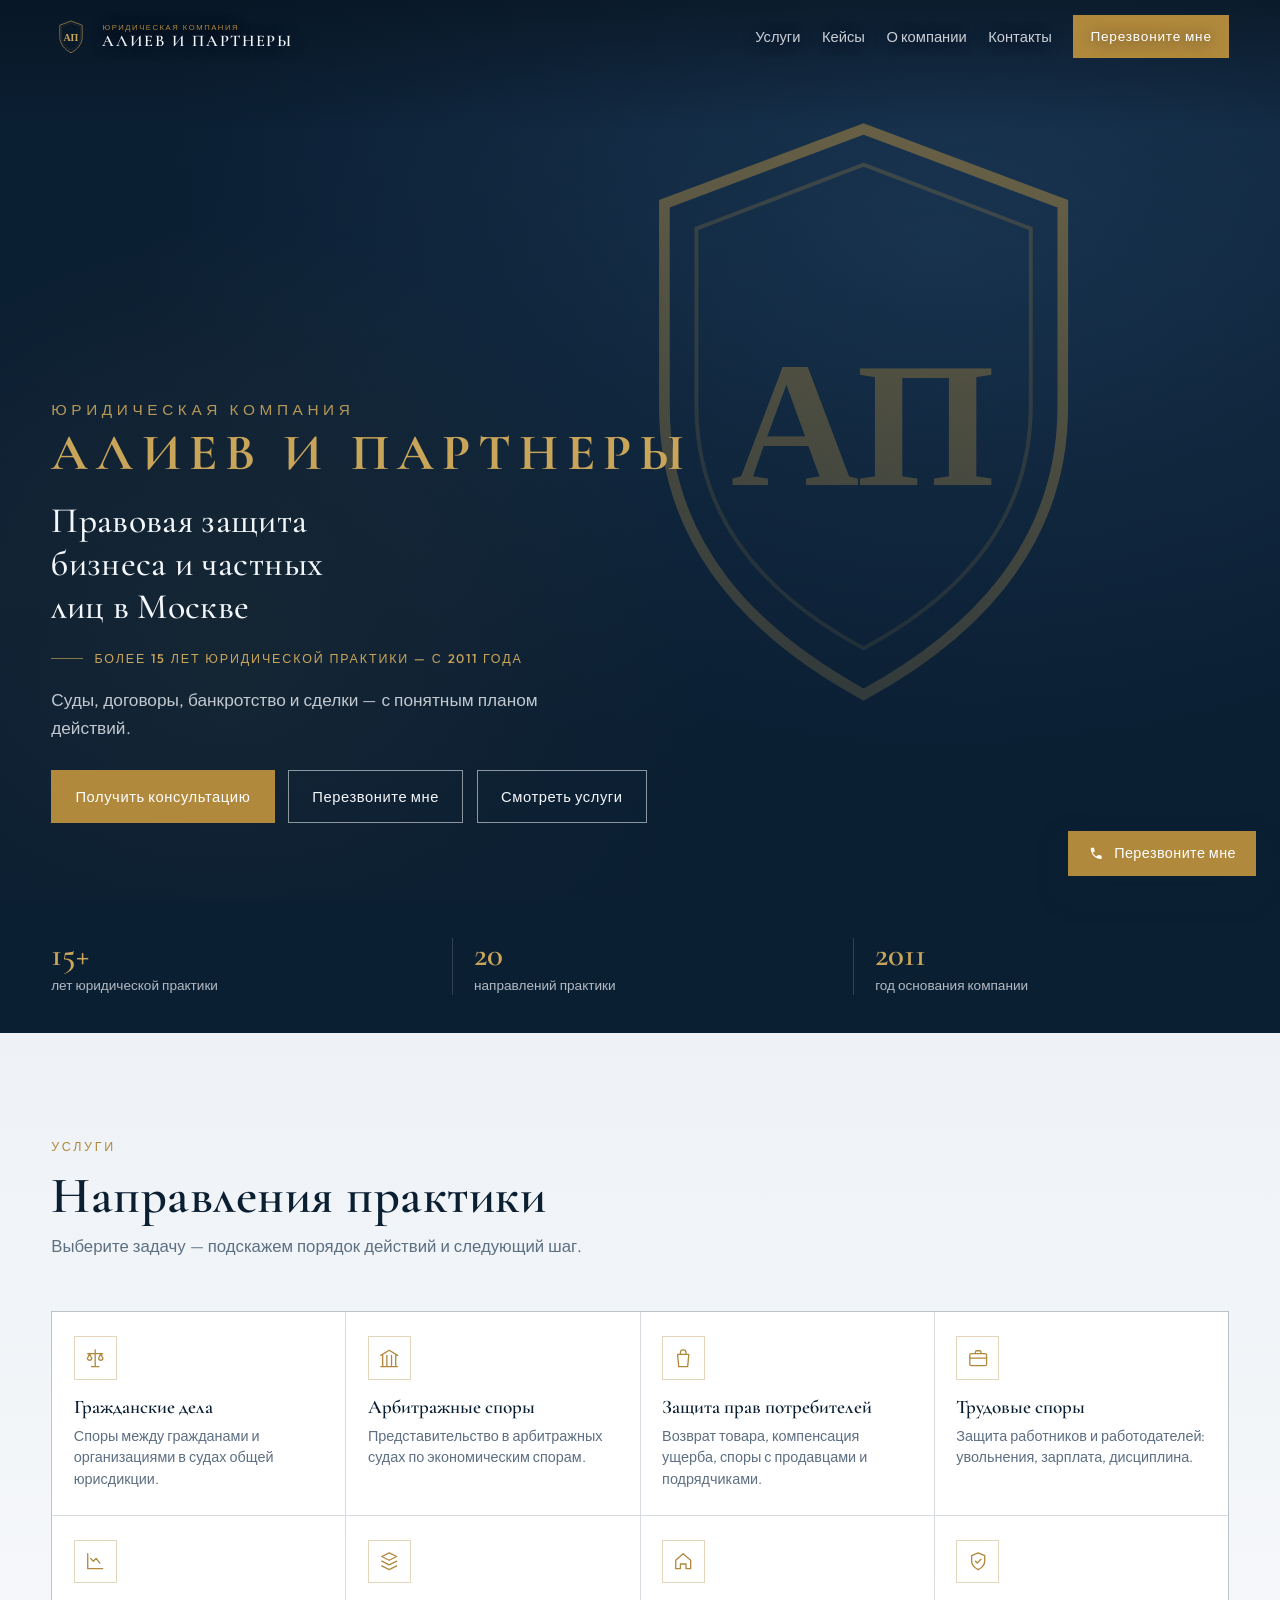
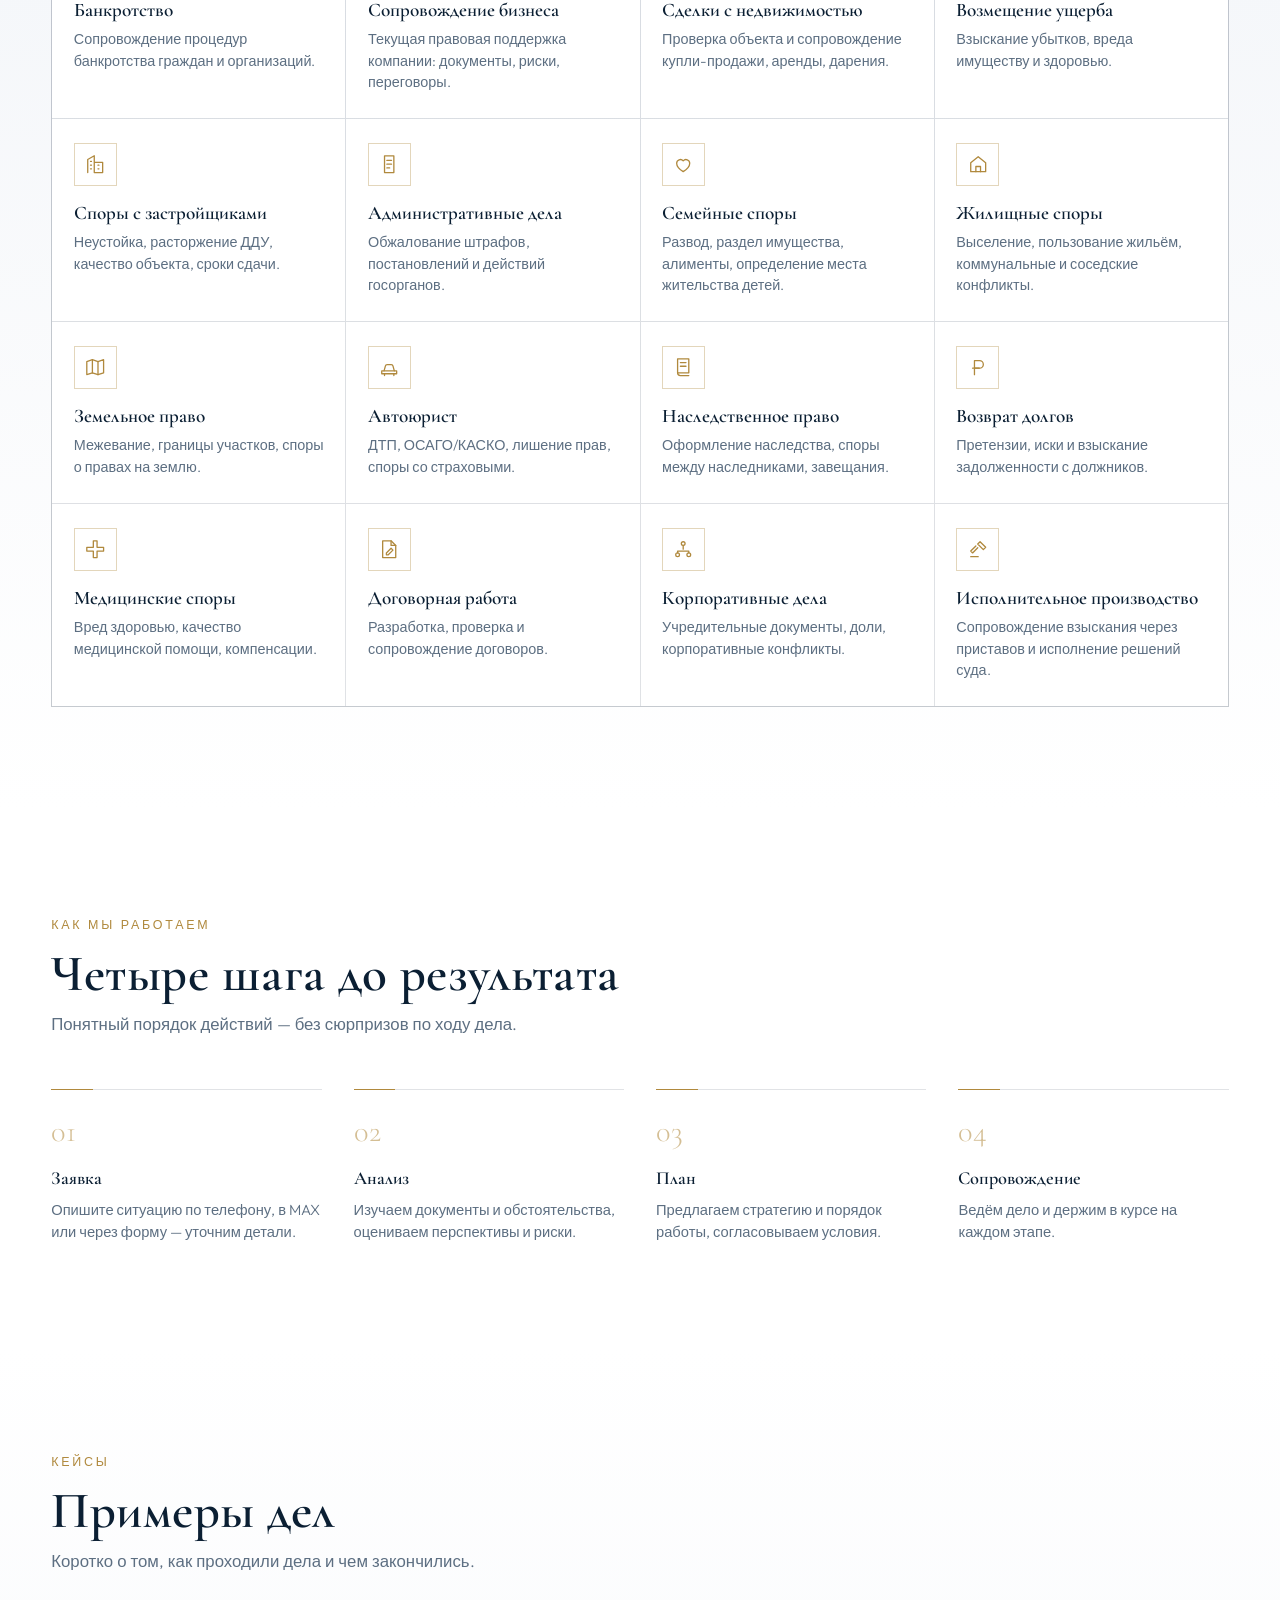
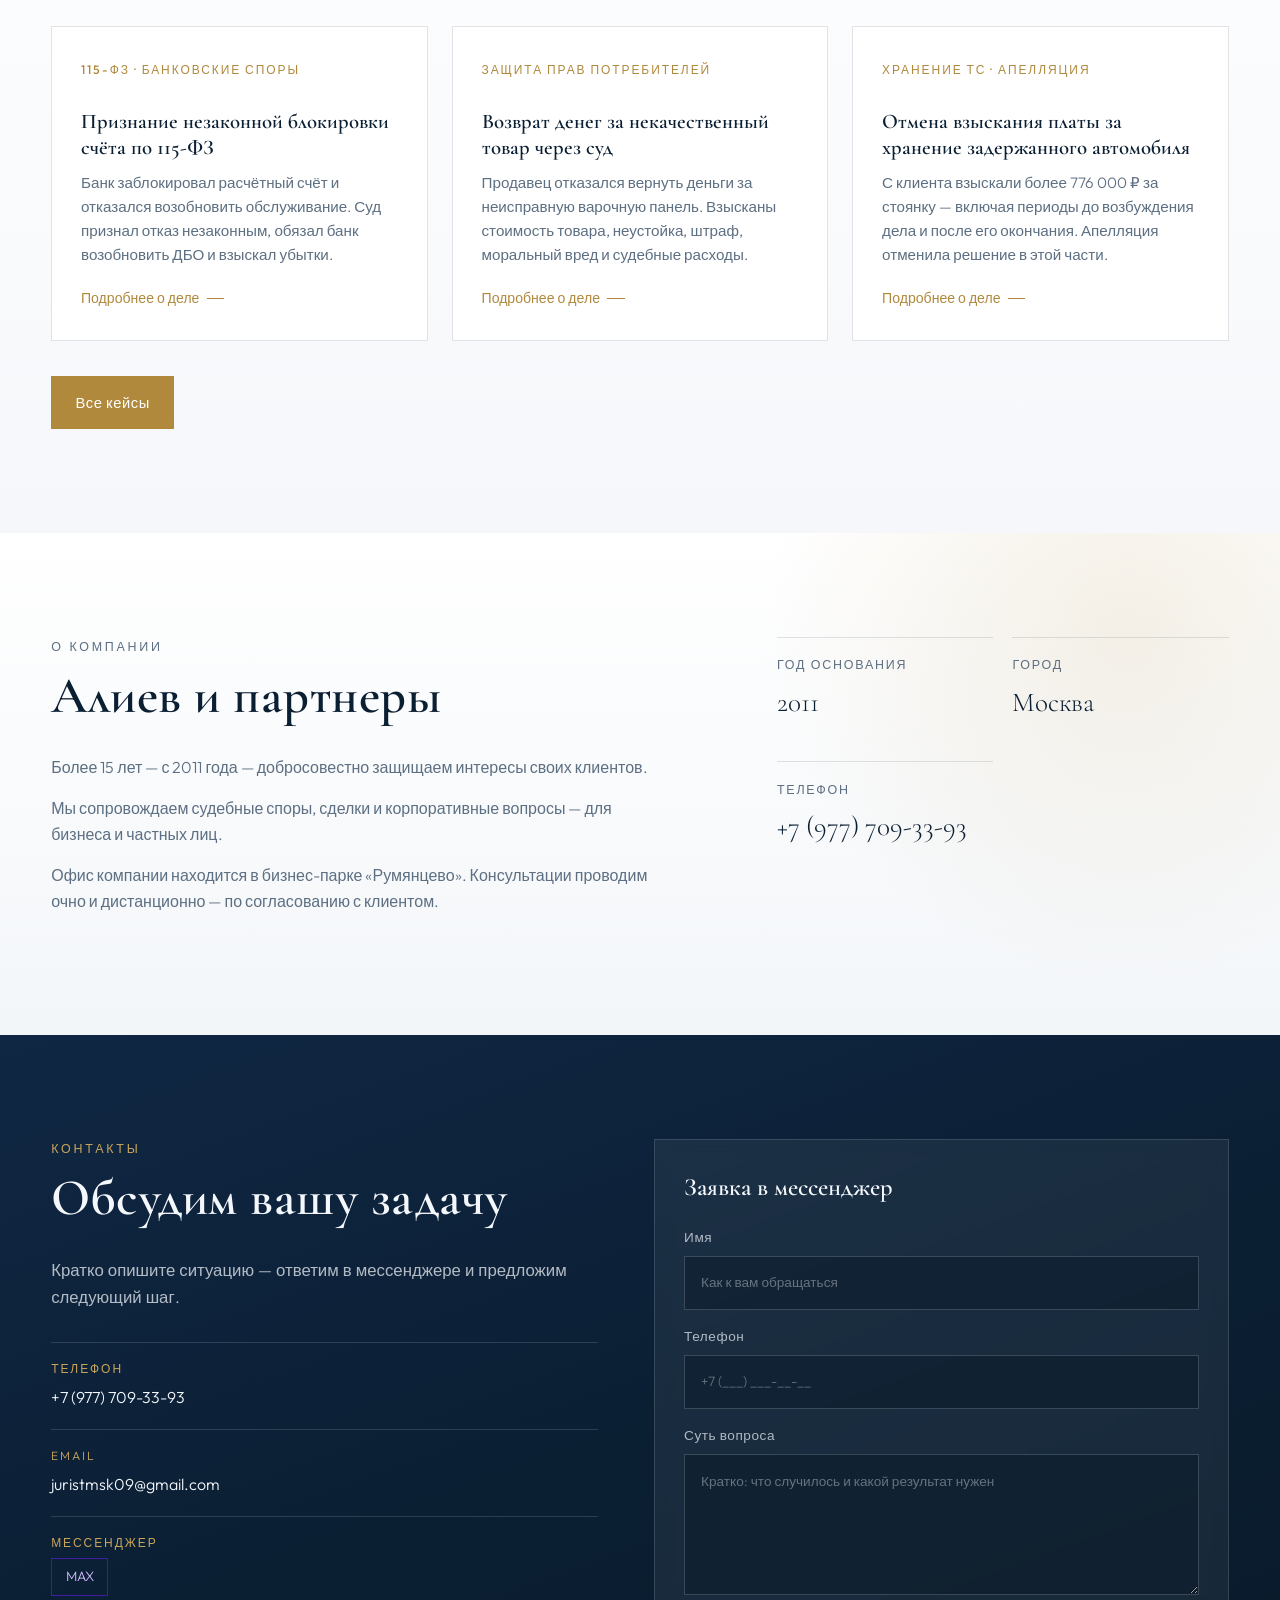
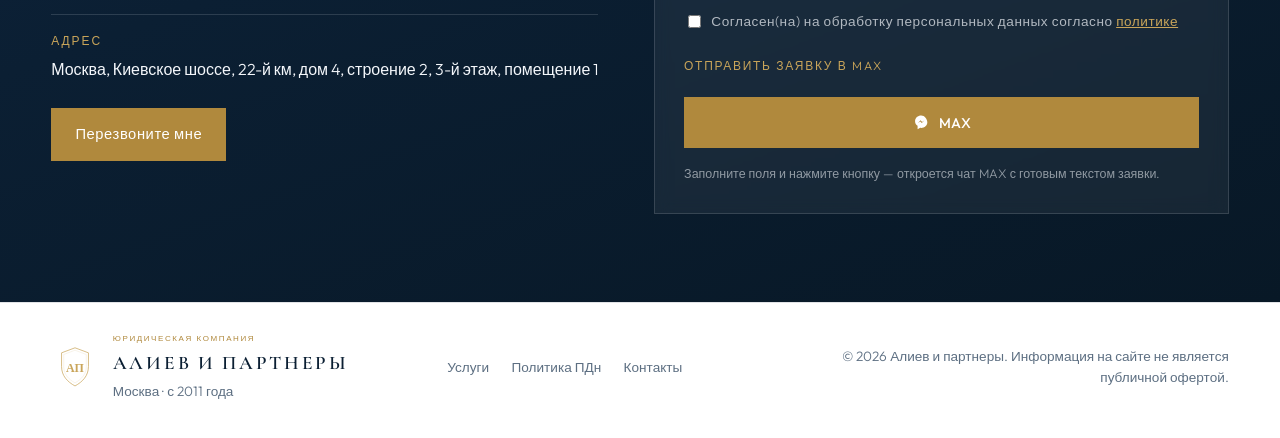
==== commit 4a4ffcb9: "Enlarge the hero emblem on the homepage." ====
--- a/index.html
+++ b/index.html
@@ -8,21 +8,21 @@
   <meta name="keywords" content="Алиев и партнеры, юридическая компания Москва, юридические услуги более 15 лет, юрист с 2011 года, юрист Москва, +7 977 709-33-93, 79777093393" />
   <meta name="robots" content="index, follow" />
   <link rel="canonical" href="https://consulmsk.ru/" />
-  <link rel="icon" href="https://consulmsk.ru/assets/emblem.png?v=20261124b" type="image/jpeg" />
+  <link rel="icon" href="https://consulmsk.ru/assets/emblem.png?v=20261126a" type="image/jpeg" />
   <meta property="og:type" content="website" />
   <meta property="og:locale" content="ru_RU" />
   <meta property="og:site_name" content="Юридическая компания «Алиев и партнеры»" />
   <meta property="og:url" content="https://consulmsk.ru/" />
   <meta property="og:title" content="Юридическая компания «Алиев и партнеры» — Москва" />
   <meta property="og:description" content="Более 15 лет юридической практики. Правовая поддержка бизнеса и частных лиц. тел. +7 (977) 709-33-93. Москва, бизнес-парк Румянцево." />
-  <meta property="og:image" content="https://consulmsk.ru/assets/emblem.png?v=20261124b" />
+  <meta property="og:image" content="https://consulmsk.ru/assets/emblem.png?v=20261126a" />
   <meta name="twitter:card" content="summary" />
   <meta name="twitter:title" content="Алиев и партнеры" />
   <meta name="twitter:description" content="Юридическая компания «Алиев и партнеры» в Москве. Более 15 лет практики. Тел. +7 (977) 709-33-93." />
   <link rel="preconnect" href="https://fonts.googleapis.com" />
   <link rel="preconnect" href="https://fonts.gstatic.com" crossorigin />
   <link href="https://fonts.googleapis.com/css2?family=Cormorant+Garamond:ital,wght@0,500;0,600;0,700;1,500&family=Outfit:wght@300;400;500;600&display=swap" rel="stylesheet" />
-  <link rel="stylesheet" href="styles.css?v=20261124b" />
+  <link rel="stylesheet" href="styles.css?v=20261126a" />
   <script type="application/ld+json">
   {
     "@context": "https://schema.org",
@@ -31,8 +31,8 @@
     "name": "Юридическая компания «Алиев и партнеры»",
     "alternateName": ["Алиев и партнеры"],
     "url": "https://consulmsk.ru/",
-    "logo": "https://consulmsk.ru/assets/emblem.png?v=20261124b",
-    "image": "https://consulmsk.ru/assets/emblem.png?v=20261124b",
+    "logo": "https://consulmsk.ru/assets/emblem.png?v=20261126a",
+    "image": "https://consulmsk.ru/assets/emblem.png?v=20261126a",
     "description": "Юридическая компания в Москве: судебные споры, договоры, банкротство, недвижимость и сопровождение бизнеса. Более 15 лет практики, с 2011 года.",
     "slogan": "Юридическая практика с 2011 года",
     "telephone": "+7-977-709-33-93",
@@ -61,7 +61,7 @@
 <body>
   <header class="site-header">
     <a class="brand" href="index.html" aria-label="Алиев и партнеры — на главную">
-      <img src="assets/emblem.svg?v=20261124b" alt="" class="brand-mark" width="40" height="40" />
+      <img src="assets/emblem.svg?v=20261126a" alt="" class="brand-mark" width="40" height="40" />
       <span class="brand-name"><span class="brand-kind">юридическая компания</span><span class="brand-title">АЛИЕВ И ПАРТНЕРЫ</span></span>
     </a>
     <nav class="nav" aria-label="Основная навигация">
@@ -409,7 +409,7 @@
 
   <footer class="site-footer">
     <div class="footer-brand">
-      <img src="assets/emblem.svg?v=20261124b" alt="Эмблема «Алиев и партнеры»" width="48" height="48" />
+      <img src="assets/emblem.svg?v=20261126a" alt="Эмблема «Алиев и партнеры»" width="48" height="48" />
       <div>
         <span class="footer-kind">юридическая компания</span><strong>АЛИЕВ И ПАРТНЕРЫ</strong>
         <p>Москва · с 2011 года</p>
@@ -423,7 +423,7 @@
     <p class="footer-legal">© <span data-year></span> Алиев и партнеры. Информация на сайте не является публичной офертой.</p>
   </footer>
 
-  <script src="config.js?v=20261124b"></script>
-  <script src="script.js?v=20261124b"></script>
+  <script src="config.js?v=20261126a"></script>
+  <script src="script.js?v=20261126a"></script>
 </body>
 </html>
--- a/styles.css
+++ b/styles.css
@@ -353,7 +353,7 @@
   inset: 0;
   background:
     linear-gradient(115deg, rgba(11, 31, 51, 0.42), rgba(11, 31, 51, 0.08)),
-    url("assets/emblem.svg?v=20261124b") 80% 40% / min(62vmin, 560px) no-repeat,
+    url("assets/emblem.svg?v=20261126a") 86% 34% / min(76vmin, 700px) no-repeat,
     radial-gradient(ellipse at 72% 28%, #2a4d73 0%, var(--navy) 58%);
   transform: scale(1.04);
   animation: heroDrift 18s ease-in-out infinite alternate;
@@ -1839,8 +1839,8 @@
   }
 
   .hero-media {
-    background-position: 50% 5%;
-    background-size: min(88vmin, 380px);
+    background-position: 50% -6%;
+    background-size: min(100vmin, 430px);
   }
 
   .hero-brand {
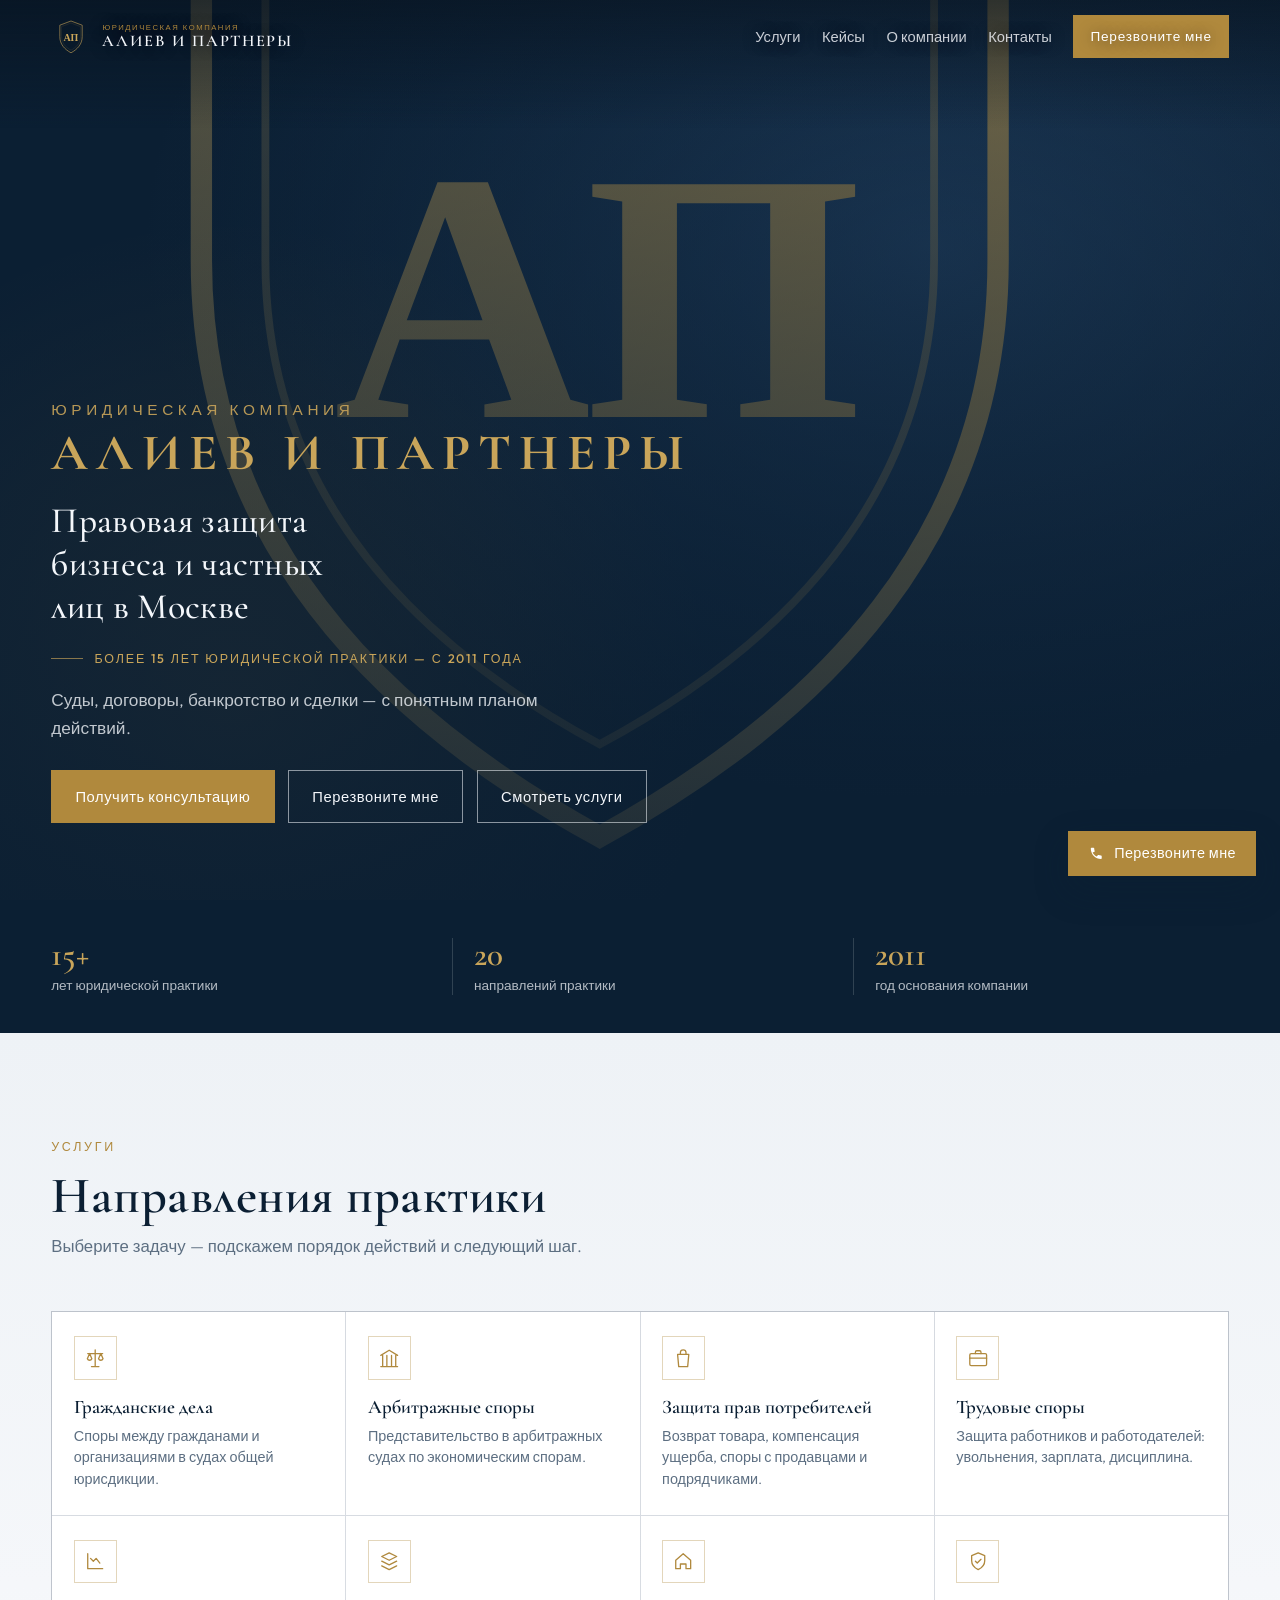
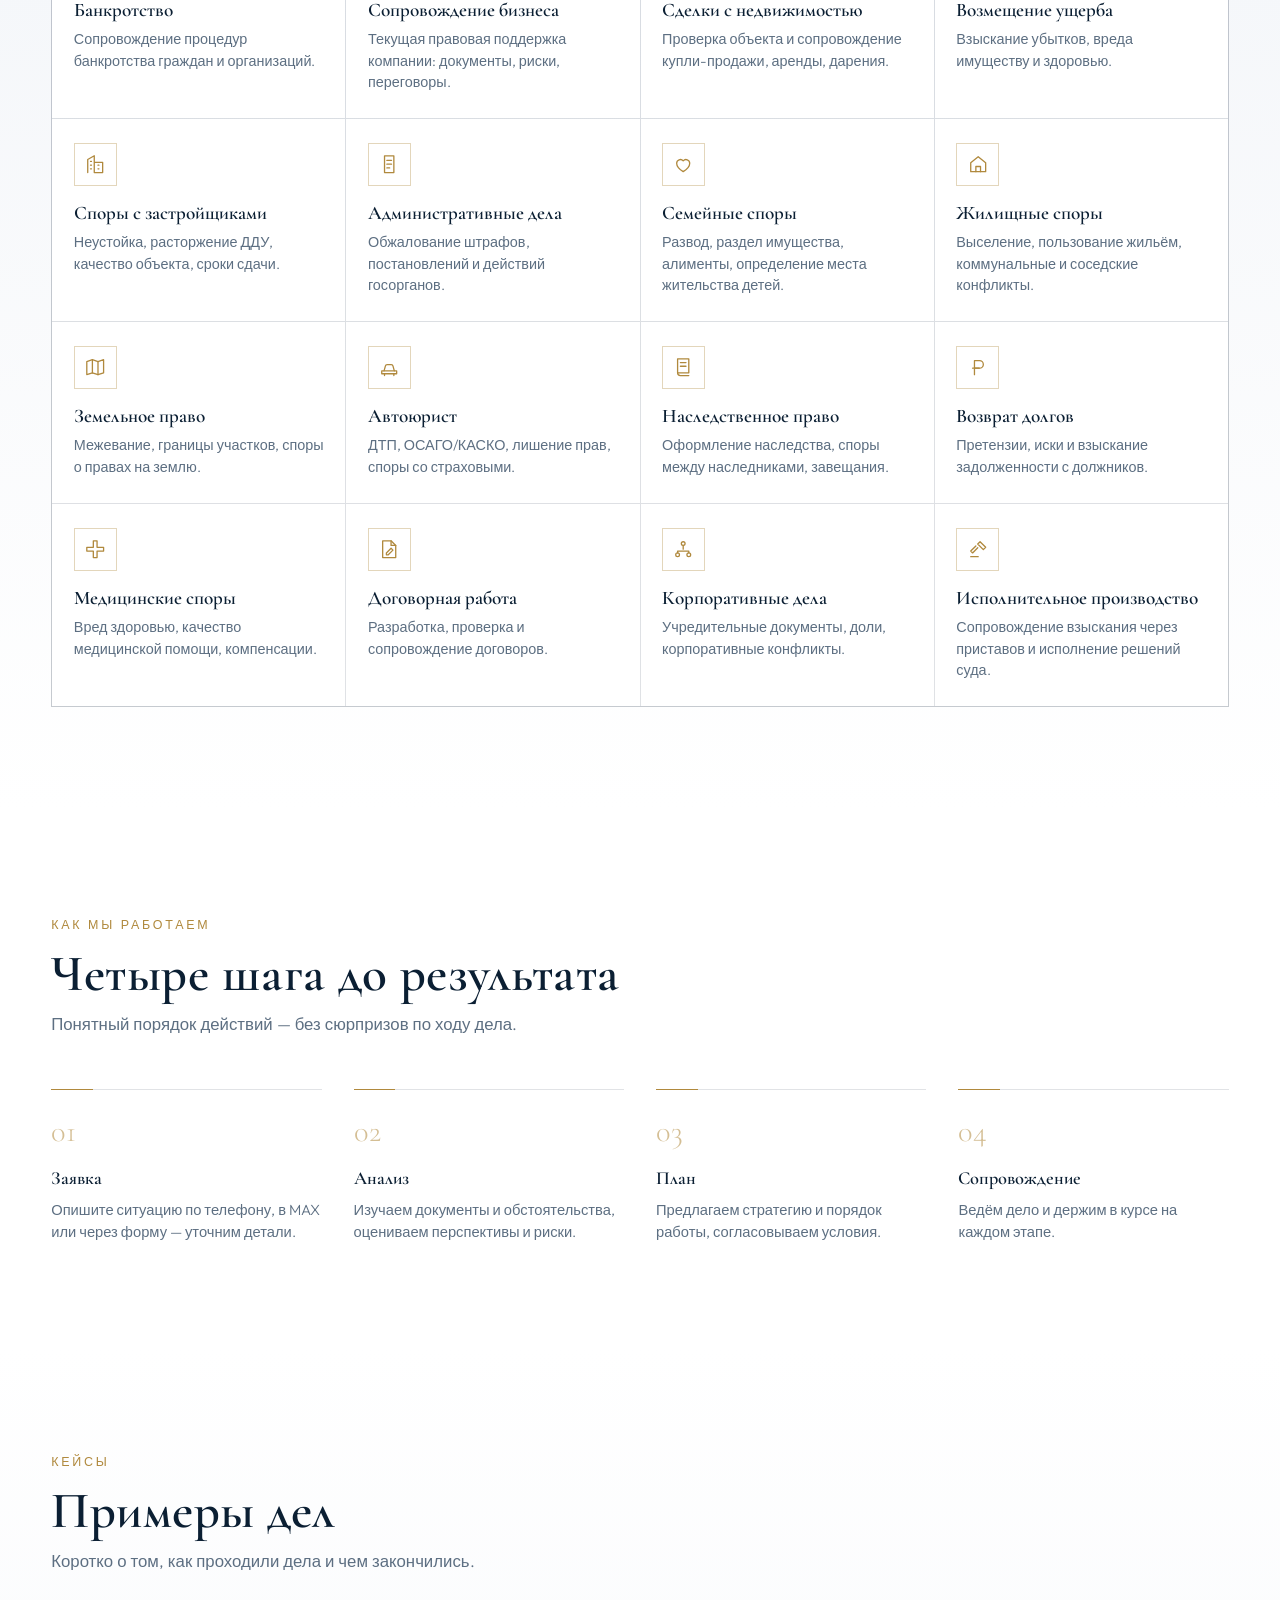
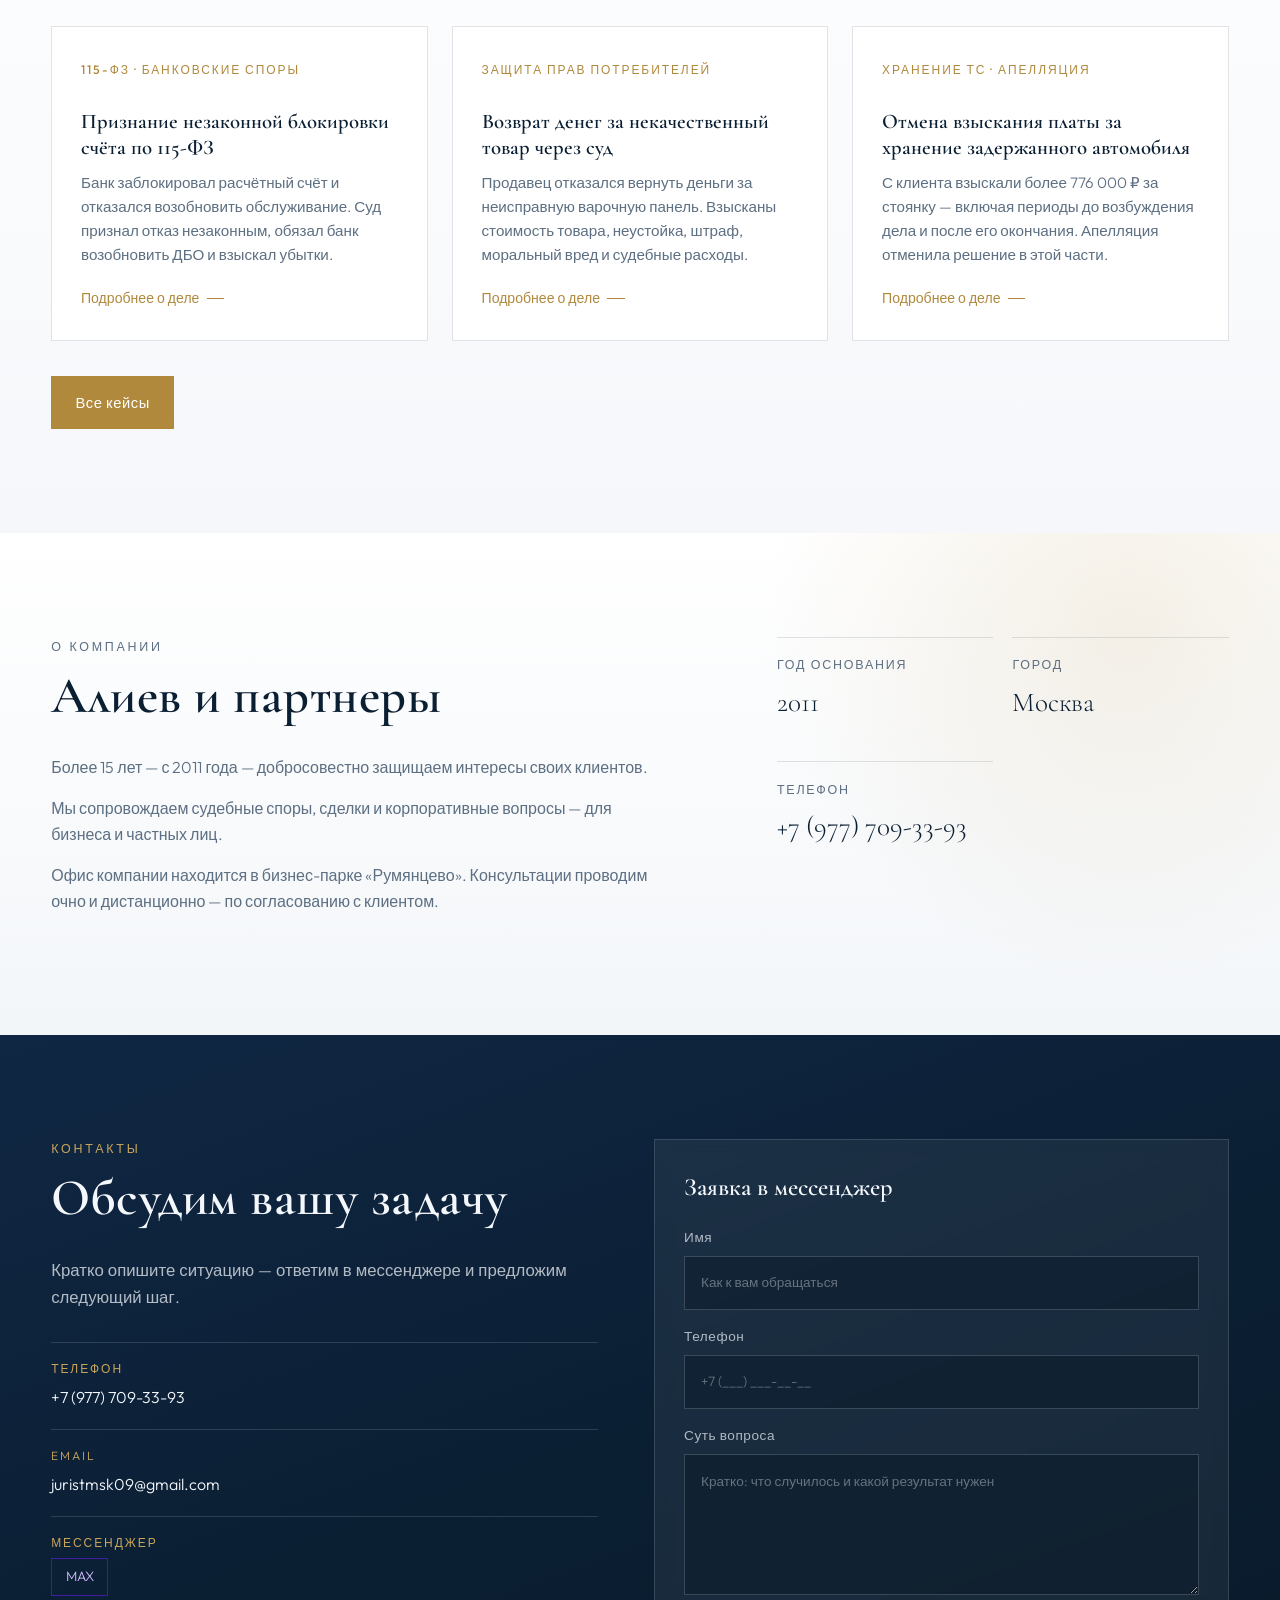
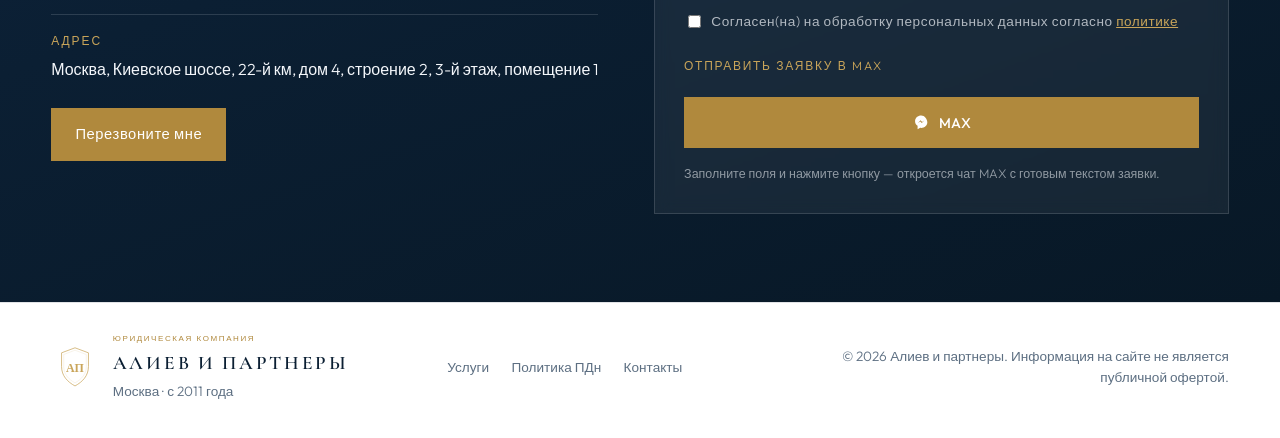
==== commit c6ae01ac: "Double the hero emblem size on the homepage." ====
--- a/index.html
+++ b/index.html
@@ -8,21 +8,21 @@
   <meta name="keywords" content="Алиев и партнеры, юридическая компания Москва, юридические услуги более 15 лет, юрист с 2011 года, юрист Москва, +7 977 709-33-93, 79777093393" />
   <meta name="robots" content="index, follow" />
   <link rel="canonical" href="https://consulmsk.ru/" />
-  <link rel="icon" href="https://consulmsk.ru/assets/emblem.png?v=20261126a" type="image/jpeg" />
+  <link rel="icon" href="https://consulmsk.ru/assets/emblem.png?v=20261126b" type="image/jpeg" />
   <meta property="og:type" content="website" />
   <meta property="og:locale" content="ru_RU" />
   <meta property="og:site_name" content="Юридическая компания «Алиев и партнеры»" />
   <meta property="og:url" content="https://consulmsk.ru/" />
   <meta property="og:title" content="Юридическая компания «Алиев и партнеры» — Москва" />
   <meta property="og:description" content="Более 15 лет юридической практики. Правовая поддержка бизнеса и частных лиц. тел. +7 (977) 709-33-93. Москва, бизнес-парк Румянцево." />
-  <meta property="og:image" content="https://consulmsk.ru/assets/emblem.png?v=20261126a" />
+  <meta property="og:image" content="https://consulmsk.ru/assets/emblem.png?v=20261126b" />
   <meta name="twitter:card" content="summary" />
   <meta name="twitter:title" content="Алиев и партнеры" />
   <meta name="twitter:description" content="Юридическая компания «Алиев и партнеры» в Москве. Более 15 лет практики. Тел. +7 (977) 709-33-93." />
   <link rel="preconnect" href="https://fonts.googleapis.com" />
   <link rel="preconnect" href="https://fonts.gstatic.com" crossorigin />
   <link href="https://fonts.googleapis.com/css2?family=Cormorant+Garamond:ital,wght@0,500;0,600;0,700;1,500&family=Outfit:wght@300;400;500;600&display=swap" rel="stylesheet" />
-  <link rel="stylesheet" href="styles.css?v=20261126a" />
+  <link rel="stylesheet" href="styles.css?v=20261126b" />
   <script type="application/ld+json">
   {
     "@context": "https://schema.org",
@@ -31,8 +31,8 @@
     "name": "Юридическая компания «Алиев и партнеры»",
     "alternateName": ["Алиев и партнеры"],
     "url": "https://consulmsk.ru/",
-    "logo": "https://consulmsk.ru/assets/emblem.png?v=20261126a",
-    "image": "https://consulmsk.ru/assets/emblem.png?v=20261126a",
+    "logo": "https://consulmsk.ru/assets/emblem.png?v=20261126b",
+    "image": "https://consulmsk.ru/assets/emblem.png?v=20261126b",
     "description": "Юридическая компания в Москве: судебные споры, договоры, банкротство, недвижимость и сопровождение бизнеса. Более 15 лет практики, с 2011 года.",
     "slogan": "Юридическая практика с 2011 года",
     "telephone": "+7-977-709-33-93",
@@ -61,7 +61,7 @@
 <body>
   <header class="site-header">
     <a class="brand" href="index.html" aria-label="Алиев и партнеры — на главную">
-      <img src="assets/emblem.svg?v=20261126a" alt="" class="brand-mark" width="40" height="40" />
+      <img src="assets/emblem.svg?v=20261126b" alt="" class="brand-mark" width="40" height="40" />
       <span class="brand-name"><span class="brand-kind">юридическая компания</span><span class="brand-title">АЛИЕВ И ПАРТНЕРЫ</span></span>
     </a>
     <nav class="nav" aria-label="Основная навигация">
@@ -409,7 +409,7 @@
 
   <footer class="site-footer">
     <div class="footer-brand">
-      <img src="assets/emblem.svg?v=20261126a" alt="Эмблема «Алиев и партнеры»" width="48" height="48" />
+      <img src="assets/emblem.svg?v=20261126b" alt="Эмблема «Алиев и партнеры»" width="48" height="48" />
       <div>
         <span class="footer-kind">юридическая компания</span><strong>АЛИЕВ И ПАРТНЕРЫ</strong>
         <p>Москва · с 2011 года</p>
@@ -423,7 +423,7 @@
     <p class="footer-legal">© <span data-year></span> Алиев и партнеры. Информация на сайте не является публичной офертой.</p>
   </footer>
 
-  <script src="config.js?v=20261126a"></script>
-  <script src="script.js?v=20261126a"></script>
+  <script src="config.js?v=20261126b"></script>
+  <script src="script.js?v=20261126b"></script>
 </body>
 </html>
--- a/styles.css
+++ b/styles.css
@@ -352,8 +352,8 @@
   position: absolute;
   inset: 0;
   background:
-    linear-gradient(115deg, rgba(11, 31, 51, 0.42), rgba(11, 31, 51, 0.08)),
-    url("assets/emblem.svg?v=20261126a") 86% 34% / min(76vmin, 700px) no-repeat,
+    linear-gradient(115deg, rgba(11, 31, 51, 0.52), rgba(11, 31, 51, 0.1)),
+    url("assets/emblem.svg?v=20261126b") 94% 86% / min(152vmin, 1400px) no-repeat,
     radial-gradient(ellipse at 72% 28%, #2a4d73 0%, var(--navy) 58%);
   transform: scale(1.04);
   animation: heroDrift 18s ease-in-out infinite alternate;
@@ -1839,8 +1839,8 @@
   }
 
   .hero-media {
-    background-position: 50% -6%;
-    background-size: min(100vmin, 430px);
+    background-position: 50% 40%;
+    background-size: min(190vmin, 820px);
   }
 
   .hero-brand {
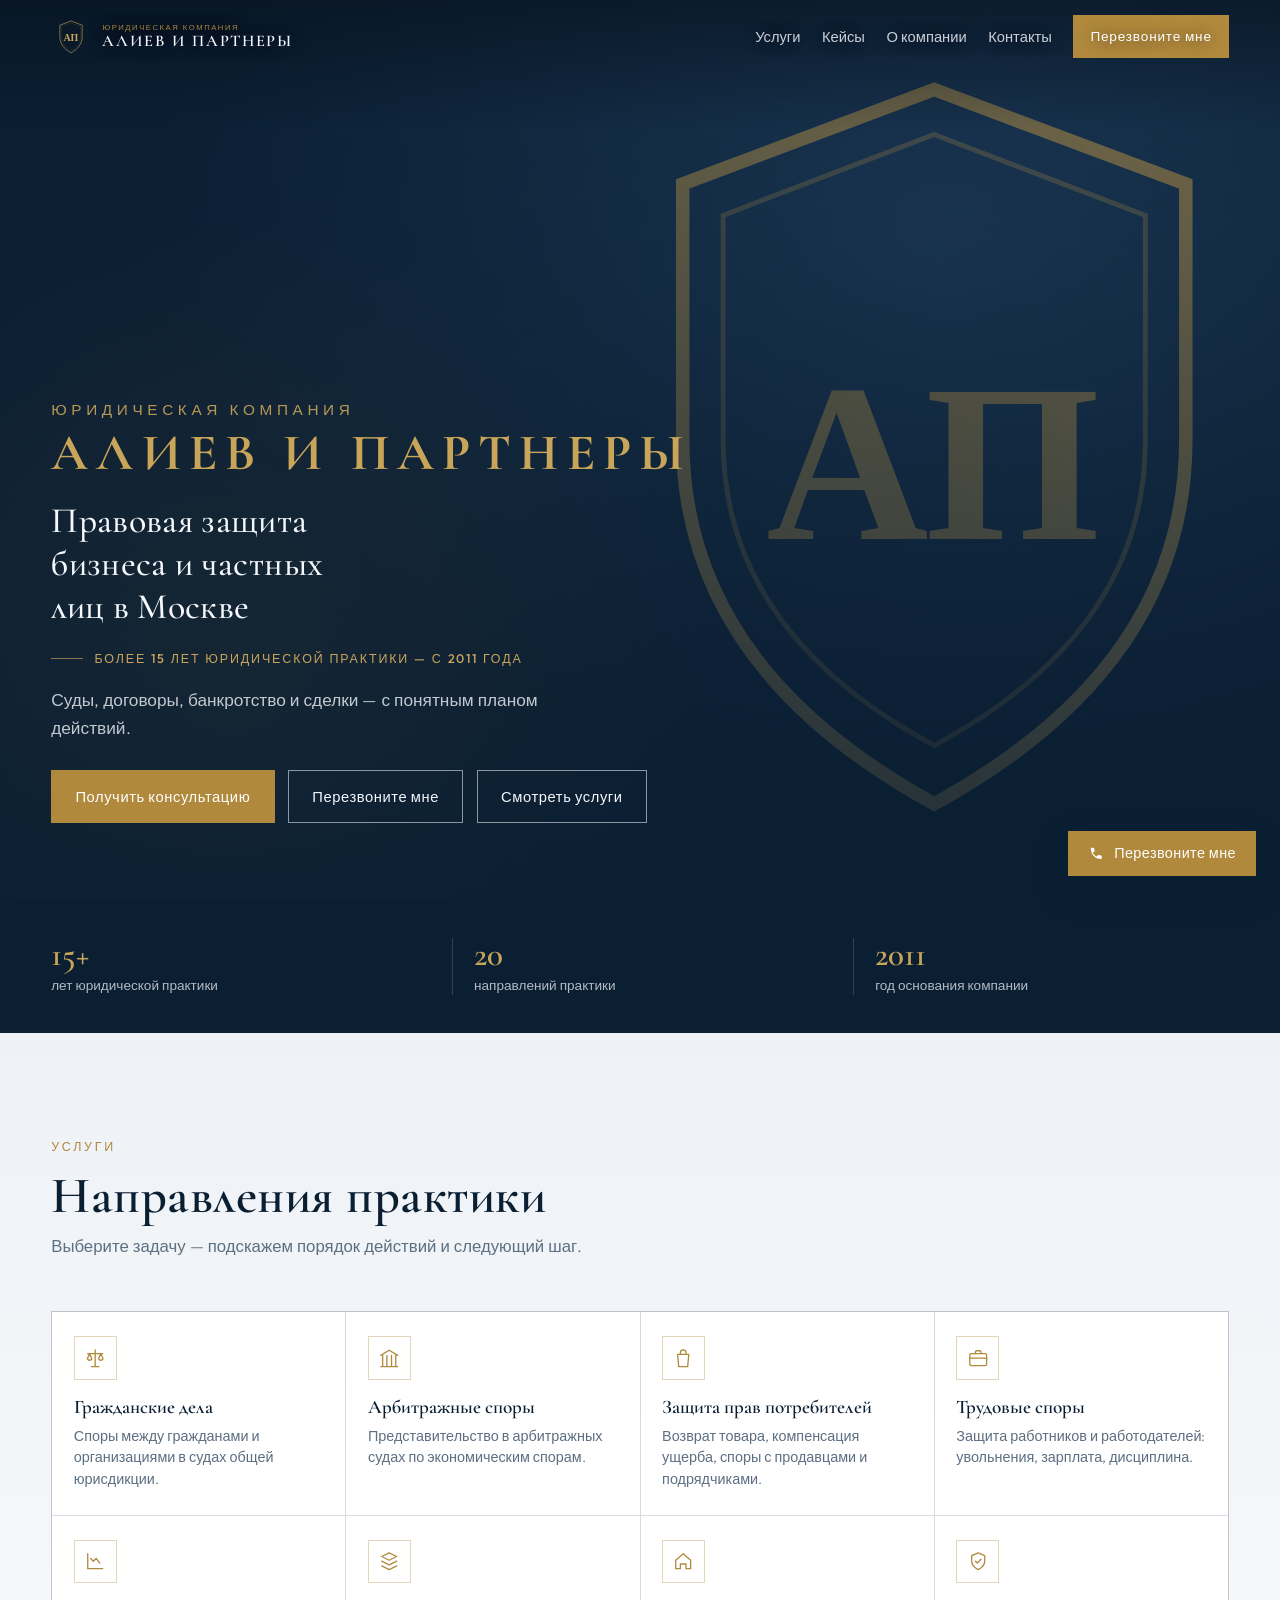
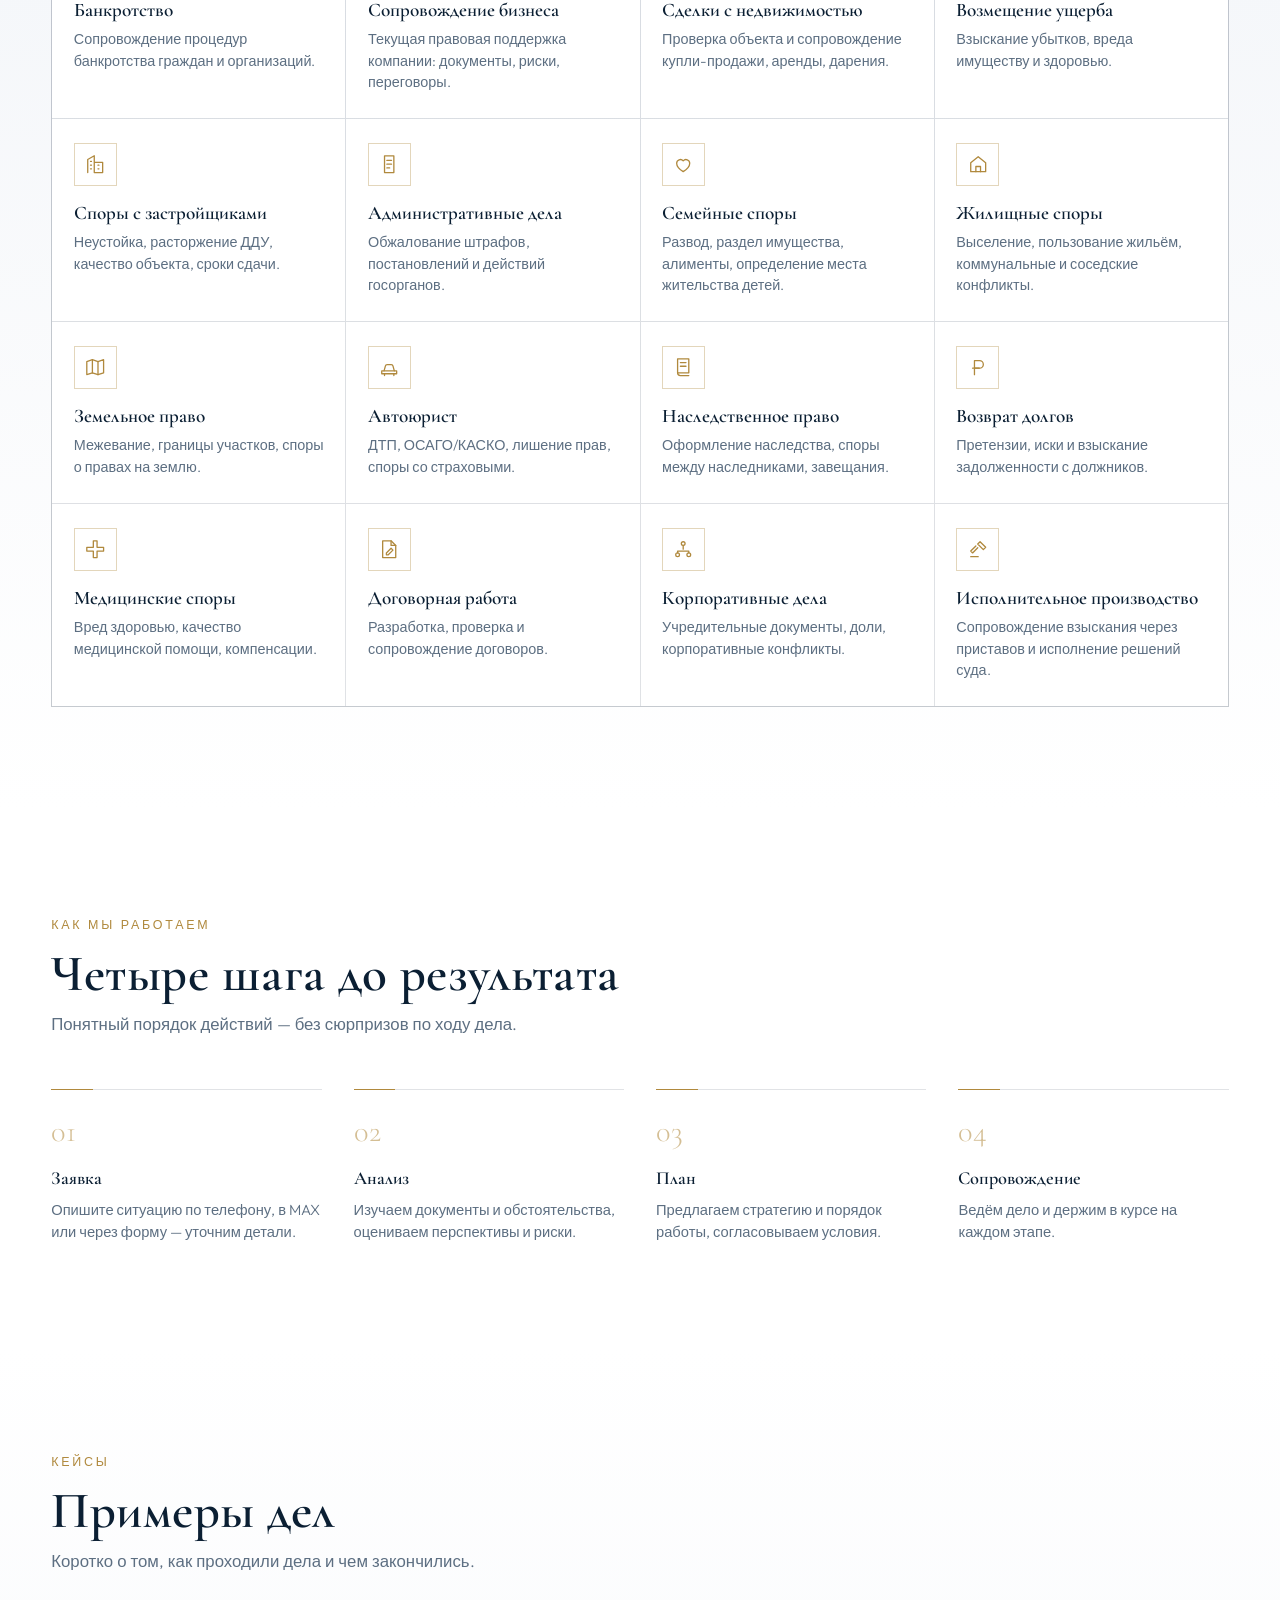
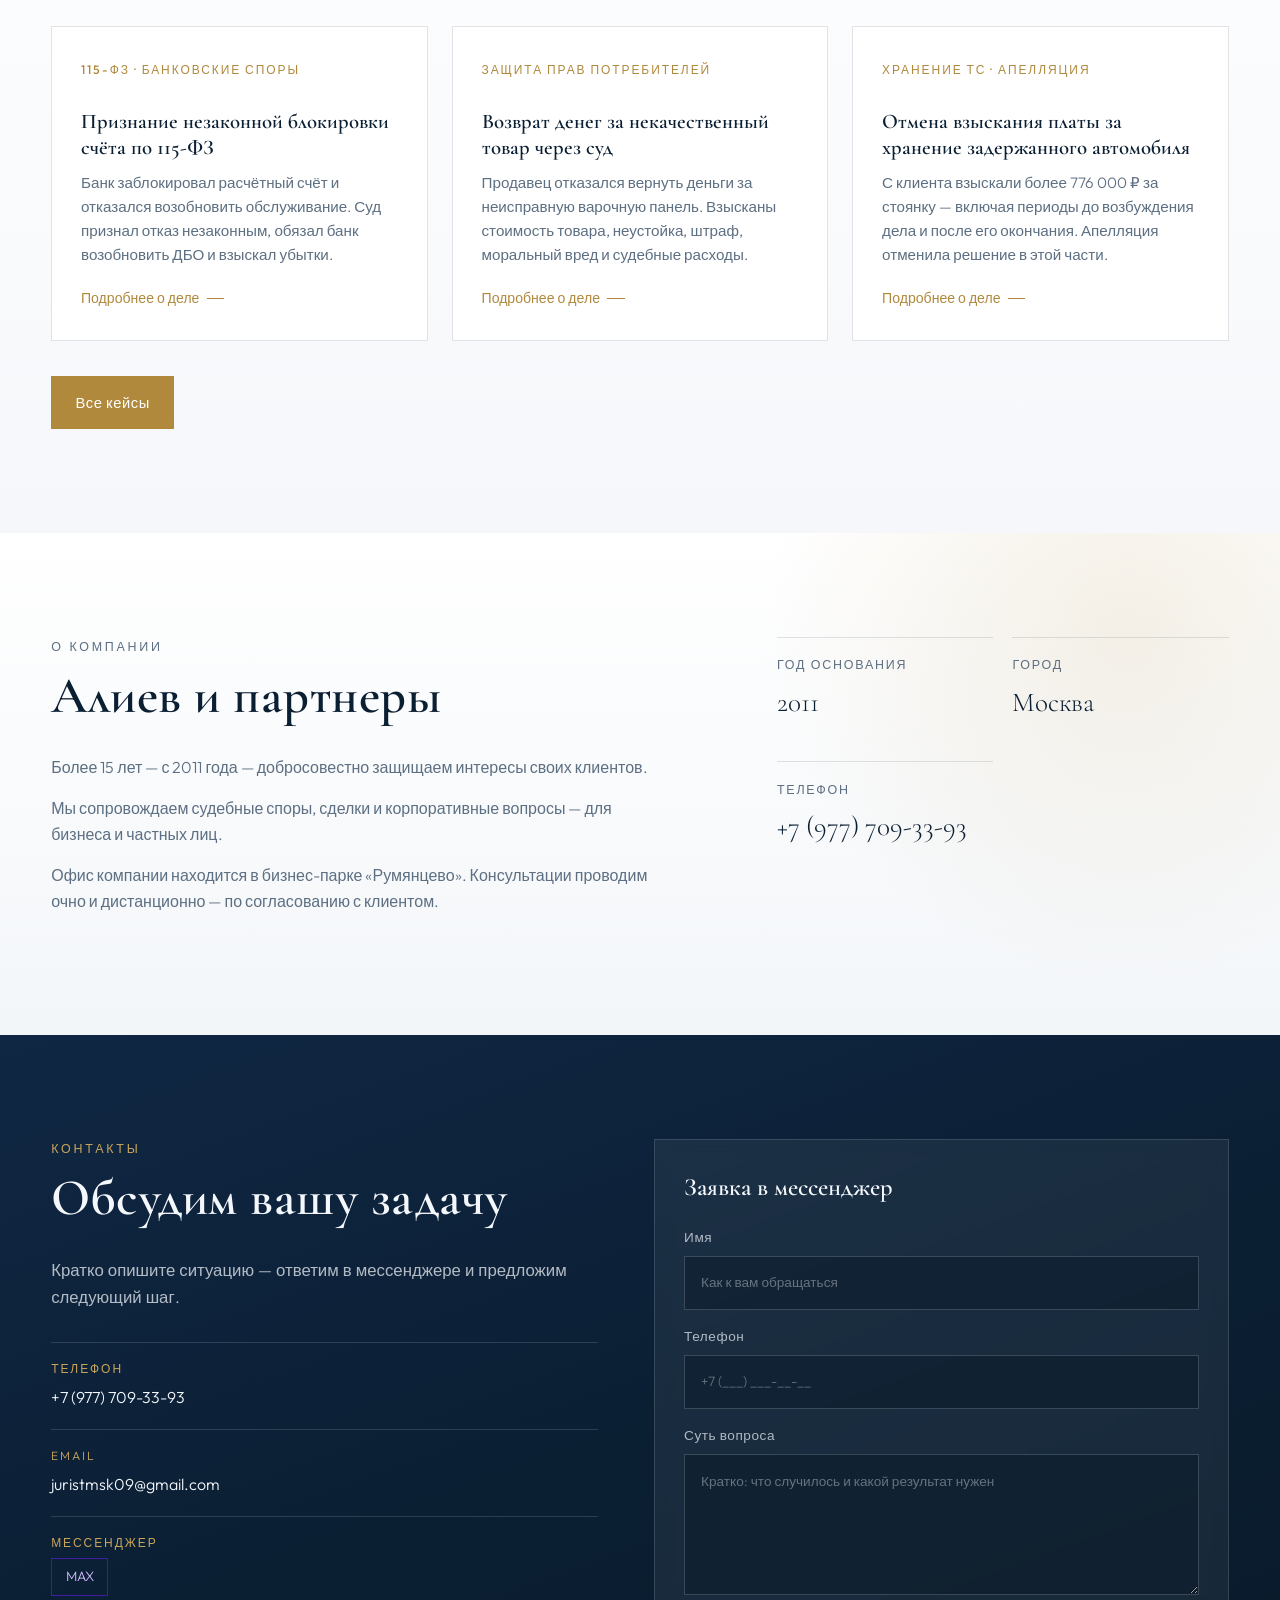
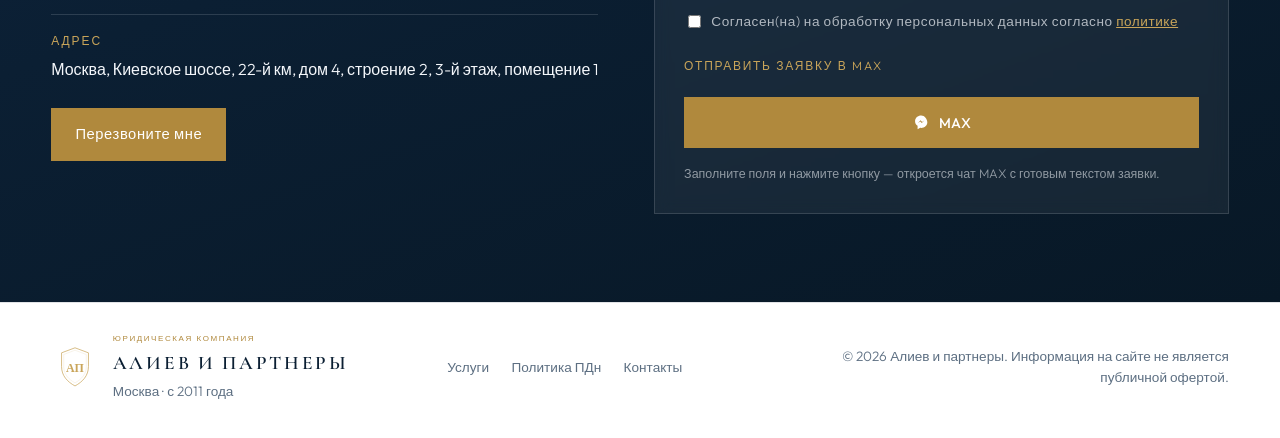
==== commit d4dce467: "Fit the hero emblem fully within the viewport." ====
--- a/index.html
+++ b/index.html
@@ -8,21 +8,21 @@
   <meta name="keywords" content="Алиев и партнеры, юридическая компания Москва, юридические услуги более 15 лет, юрист с 2011 года, юрист Москва, +7 977 709-33-93, 79777093393" />
   <meta name="robots" content="index, follow" />
   <link rel="canonical" href="https://consulmsk.ru/" />
-  <link rel="icon" href="https://consulmsk.ru/assets/emblem.png?v=20261126b" type="image/jpeg" />
+  <link rel="icon" href="https://consulmsk.ru/assets/emblem.png?v=20261126c" type="image/jpeg" />
   <meta property="og:type" content="website" />
   <meta property="og:locale" content="ru_RU" />
   <meta property="og:site_name" content="Юридическая компания «Алиев и партнеры»" />
   <meta property="og:url" content="https://consulmsk.ru/" />
   <meta property="og:title" content="Юридическая компания «Алиев и партнеры» — Москва" />
   <meta property="og:description" content="Более 15 лет юридической практики. Правовая поддержка бизнеса и частных лиц. тел. +7 (977) 709-33-93. Москва, бизнес-парк Румянцево." />
-  <meta property="og:image" content="https://consulmsk.ru/assets/emblem.png?v=20261126b" />
+  <meta property="og:image" content="https://consulmsk.ru/assets/emblem.png?v=20261126c" />
   <meta name="twitter:card" content="summary" />
   <meta name="twitter:title" content="Алиев и партнеры" />
   <meta name="twitter:description" content="Юридическая компания «Алиев и партнеры» в Москве. Более 15 лет практики. Тел. +7 (977) 709-33-93." />
   <link rel="preconnect" href="https://fonts.googleapis.com" />
   <link rel="preconnect" href="https://fonts.gstatic.com" crossorigin />
   <link href="https://fonts.googleapis.com/css2?family=Cormorant+Garamond:ital,wght@0,500;0,600;0,700;1,500&family=Outfit:wght@300;400;500;600&display=swap" rel="stylesheet" />
-  <link rel="stylesheet" href="styles.css?v=20261126b" />
+  <link rel="stylesheet" href="styles.css?v=20261126c" />
   <script type="application/ld+json">
   {
     "@context": "https://schema.org",
@@ -31,8 +31,8 @@
     "name": "Юридическая компания «Алиев и партнеры»",
     "alternateName": ["Алиев и партнеры"],
     "url": "https://consulmsk.ru/",
-    "logo": "https://consulmsk.ru/assets/emblem.png?v=20261126b",
-    "image": "https://consulmsk.ru/assets/emblem.png?v=20261126b",
+    "logo": "https://consulmsk.ru/assets/emblem.png?v=20261126c",
+    "image": "https://consulmsk.ru/assets/emblem.png?v=20261126c",
     "description": "Юридическая компания в Москве: судебные споры, договоры, банкротство, недвижимость и сопровождение бизнеса. Более 15 лет практики, с 2011 года.",
     "slogan": "Юридическая практика с 2011 года",
     "telephone": "+7-977-709-33-93",
@@ -61,7 +61,7 @@
 <body>
   <header class="site-header">
     <a class="brand" href="index.html" aria-label="Алиев и партнеры — на главную">
-      <img src="assets/emblem.svg?v=20261126b" alt="" class="brand-mark" width="40" height="40" />
+      <img src="assets/emblem.svg?v=20261126c" alt="" class="brand-mark" width="40" height="40" />
       <span class="brand-name"><span class="brand-kind">юридическая компания</span><span class="brand-title">АЛИЕВ И ПАРТНЕРЫ</span></span>
     </a>
     <nav class="nav" aria-label="Основная навигация">
@@ -409,7 +409,7 @@
 
   <footer class="site-footer">
     <div class="footer-brand">
-      <img src="assets/emblem.svg?v=20261126b" alt="Эмблема «Алиев и партнеры»" width="48" height="48" />
+      <img src="assets/emblem.svg?v=20261126c" alt="Эмблема «Алиев и партнеры»" width="48" height="48" />
       <div>
         <span class="footer-kind">юридическая компания</span><strong>АЛИЕВ И ПАРТНЕРЫ</strong>
         <p>Москва · с 2011 года</p>
@@ -423,7 +423,7 @@
     <p class="footer-legal">© <span data-year></span> Алиев и партнеры. Информация на сайте не является публичной офертой.</p>
   </footer>
 
-  <script src="config.js?v=20261126b"></script>
-  <script src="script.js?v=20261126b"></script>
+  <script src="config.js?v=20261126c"></script>
+  <script src="script.js?v=20261126c"></script>
 </body>
 </html>
--- a/styles.css
+++ b/styles.css
@@ -352,8 +352,8 @@
   position: absolute;
   inset: 0;
   background:
-    linear-gradient(115deg, rgba(11, 31, 51, 0.52), rgba(11, 31, 51, 0.1)),
-    url("assets/emblem.svg?v=20261126b") 94% 86% / min(152vmin, 1400px) no-repeat,
+    linear-gradient(115deg, rgba(11, 31, 51, 0.45), rgba(11, 31, 51, 0.08)),
+    url("assets/emblem.svg?v=20261126c") 118% 46% / min(96vh, 880px) no-repeat,
     radial-gradient(ellipse at 72% 28%, #2a4d73 0%, var(--navy) 58%);
   transform: scale(1.04);
   animation: heroDrift 18s ease-in-out infinite alternate;
@@ -1839,8 +1839,8 @@
   }
 
   .hero-media {
-    background-position: 50% 40%;
-    background-size: min(190vmin, 820px);
+    background-position: 50% 2%;
+    background-size: min(100vmin, 460px);
   }
 
   .hero-brand {
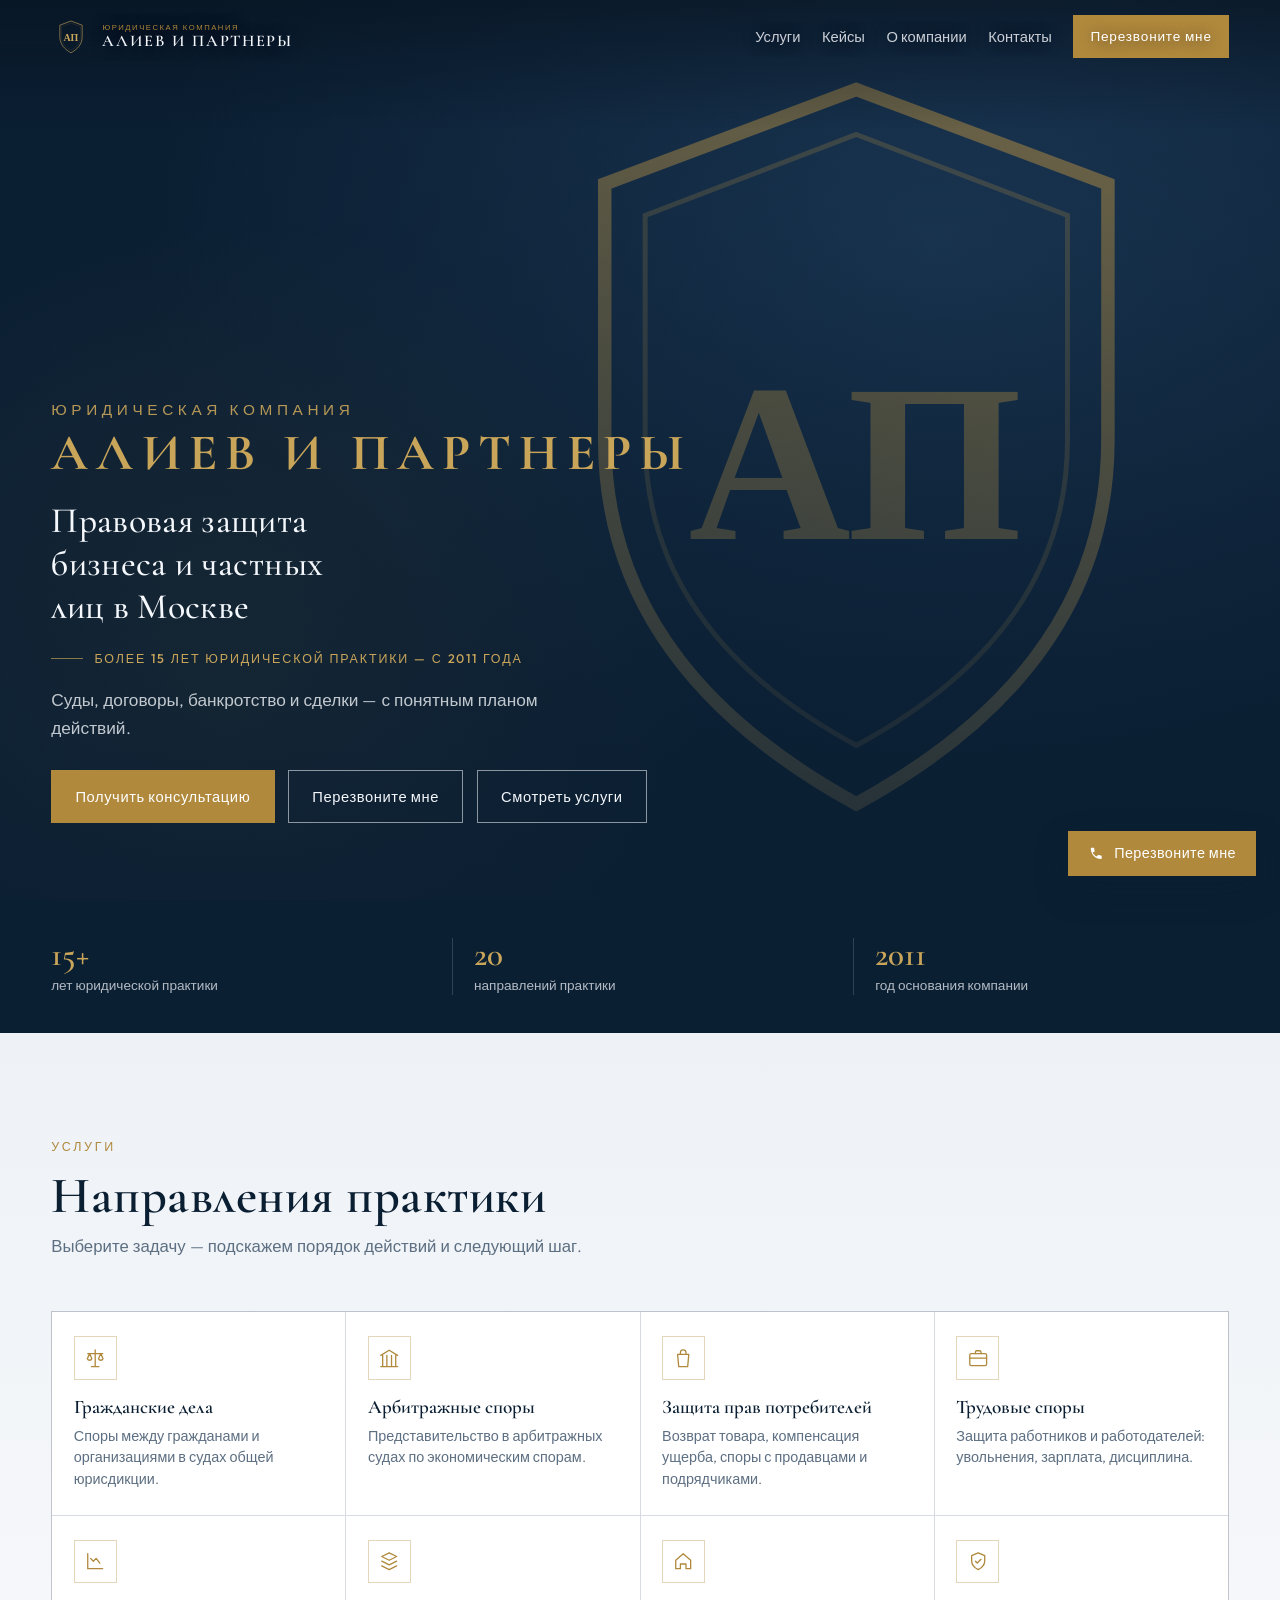
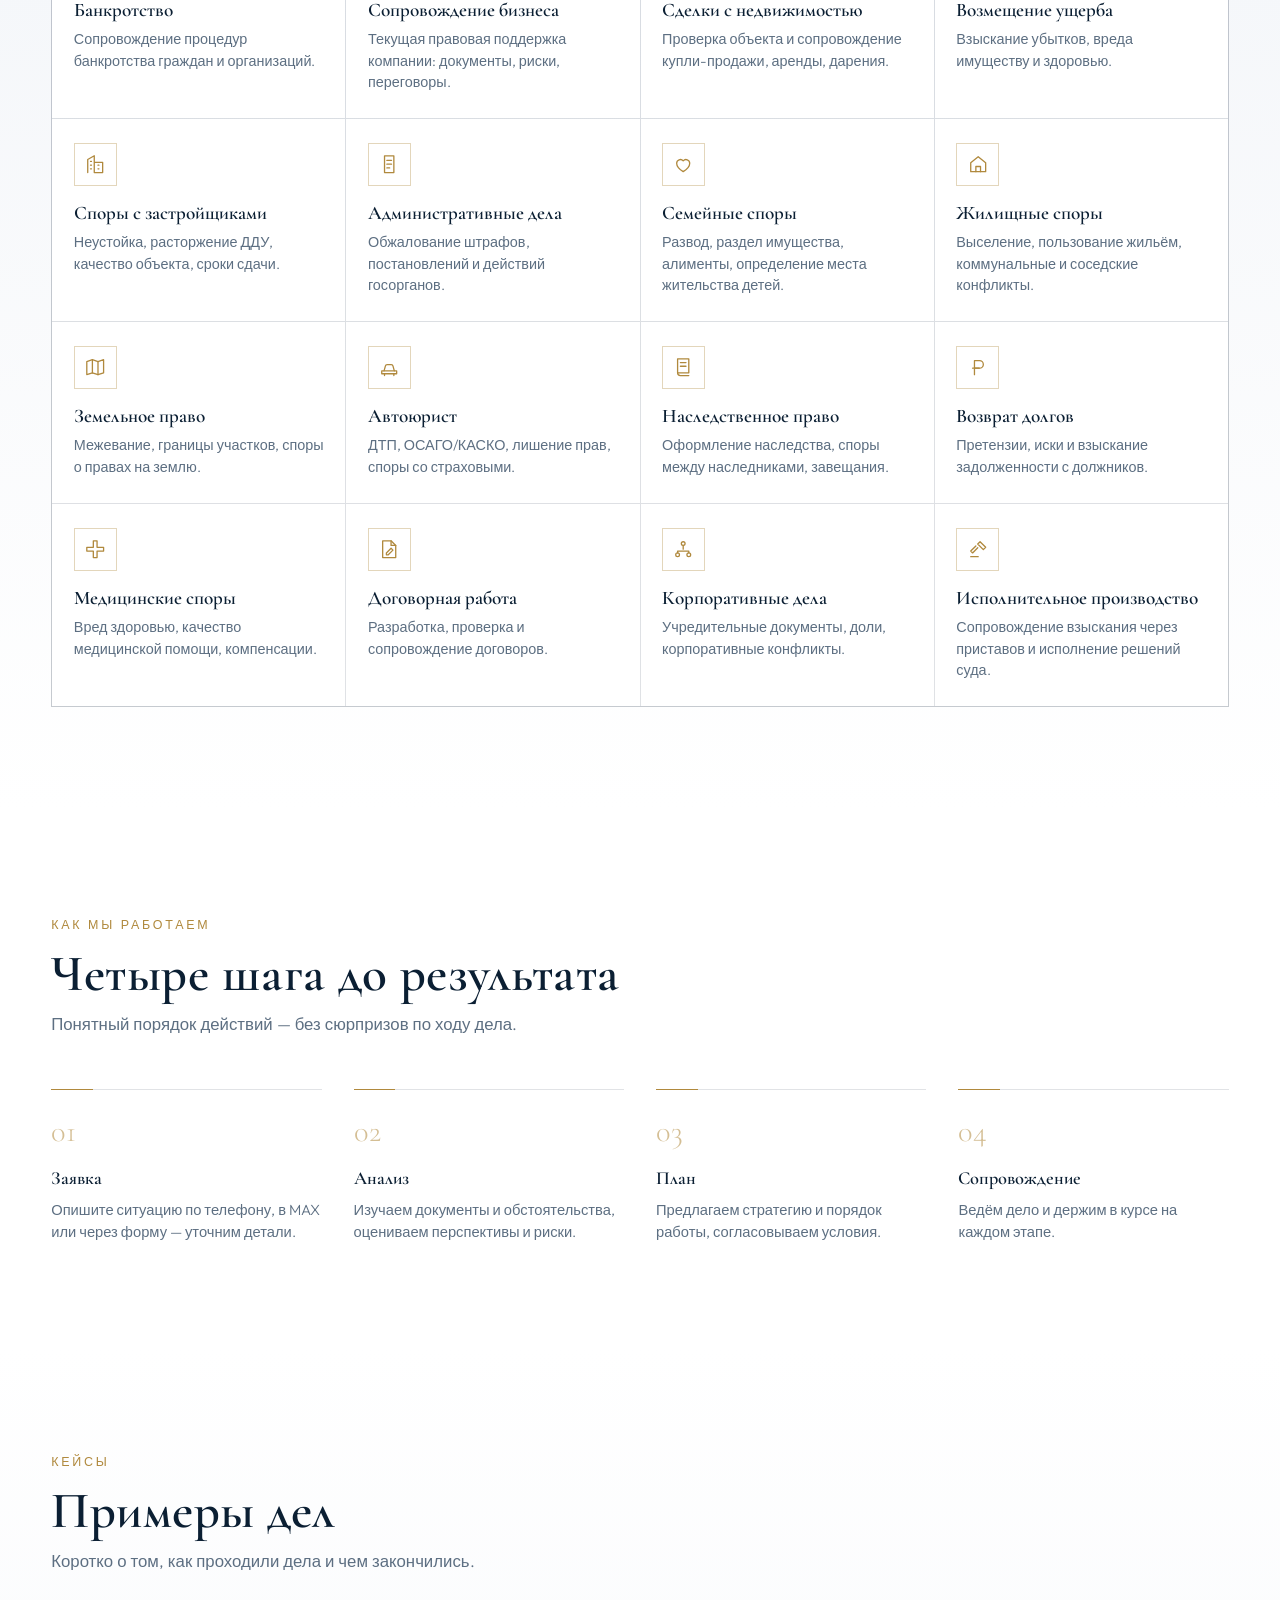
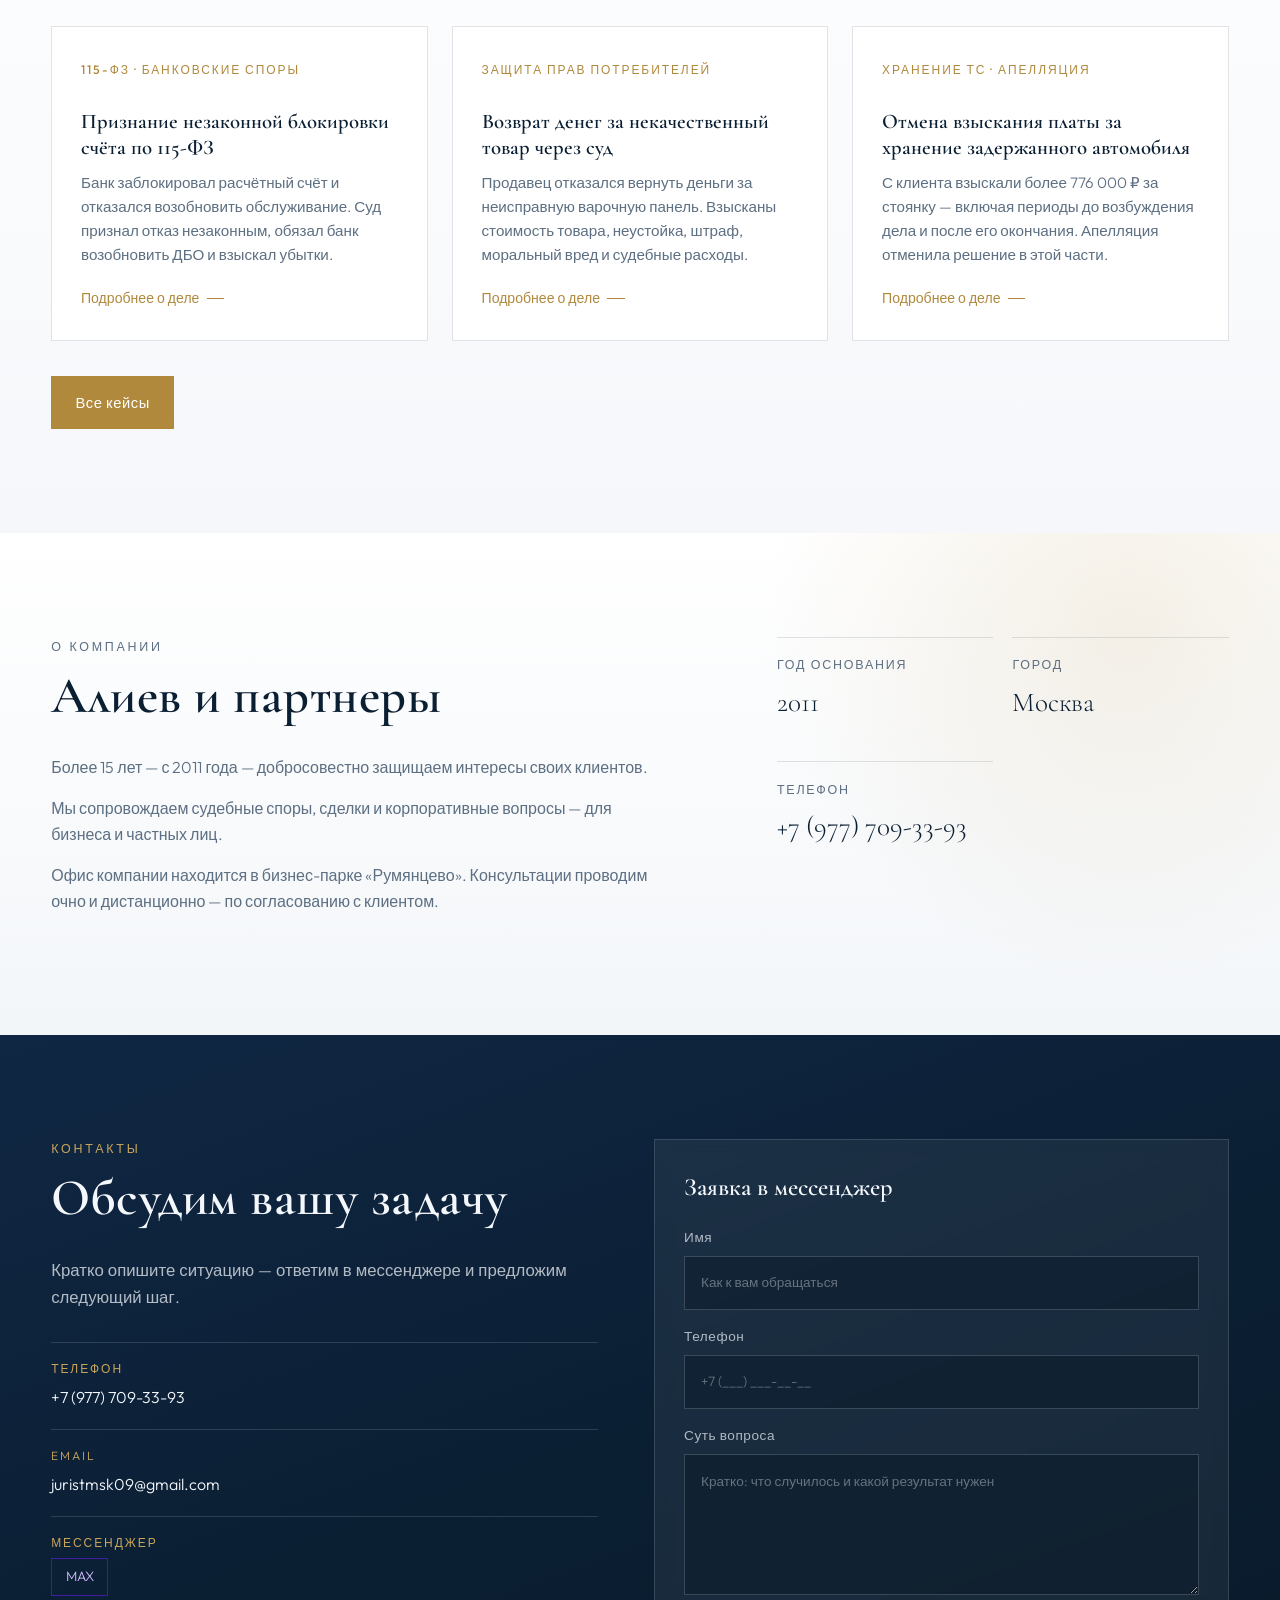
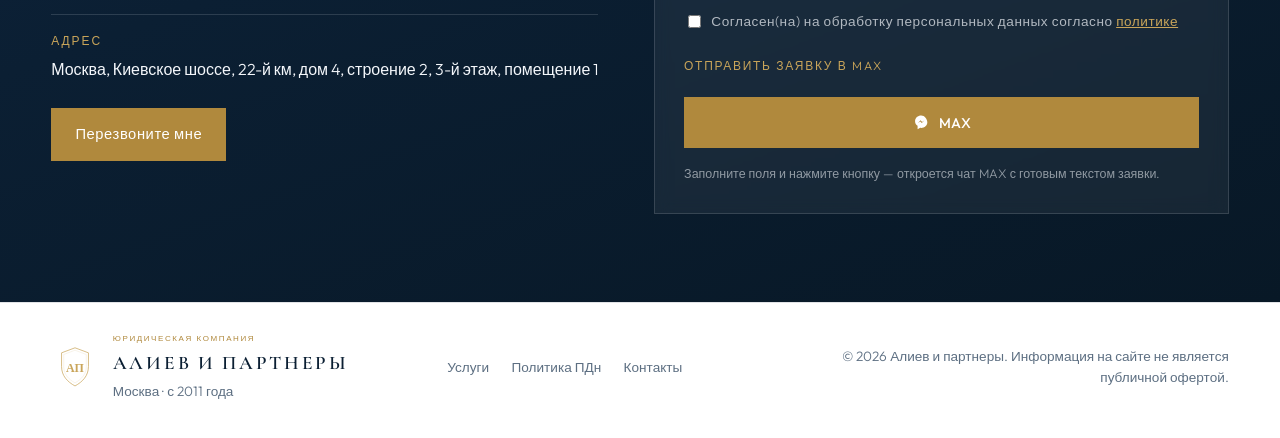
==== commit c9b219c1: "Add right margin to the hero emblem on wide screens." ====
--- a/index.html
+++ b/index.html
@@ -8,21 +8,21 @@
   <meta name="keywords" content="Алиев и партнеры, юридическая компания Москва, юридические услуги более 15 лет, юрист с 2011 года, юрист Москва, +7 977 709-33-93, 79777093393" />
   <meta name="robots" content="index, follow" />
   <link rel="canonical" href="https://consulmsk.ru/" />
-  <link rel="icon" href="https://consulmsk.ru/assets/emblem.png?v=20261126c" type="image/jpeg" />
+  <link rel="icon" href="https://consulmsk.ru/assets/emblem.png?v=20261126e" type="image/jpeg" />
   <meta property="og:type" content="website" />
   <meta property="og:locale" content="ru_RU" />
   <meta property="og:site_name" content="Юридическая компания «Алиев и партнеры»" />
   <meta property="og:url" content="https://consulmsk.ru/" />
   <meta property="og:title" content="Юридическая компания «Алиев и партнеры» — Москва" />
   <meta property="og:description" content="Более 15 лет юридической практики. Правовая поддержка бизнеса и частных лиц. тел. +7 (977) 709-33-93. Москва, бизнес-парк Румянцево." />
-  <meta property="og:image" content="https://consulmsk.ru/assets/emblem.png?v=20261126c" />
+  <meta property="og:image" content="https://consulmsk.ru/assets/emblem.png?v=20261126e" />
   <meta name="twitter:card" content="summary" />
   <meta name="twitter:title" content="Алиев и партнеры" />
   <meta name="twitter:description" content="Юридическая компания «Алиев и партнеры» в Москве. Более 15 лет практики. Тел. +7 (977) 709-33-93." />
   <link rel="preconnect" href="https://fonts.googleapis.com" />
   <link rel="preconnect" href="https://fonts.gstatic.com" crossorigin />
   <link href="https://fonts.googleapis.com/css2?family=Cormorant+Garamond:ital,wght@0,500;0,600;0,700;1,500&family=Outfit:wght@300;400;500;600&display=swap" rel="stylesheet" />
-  <link rel="stylesheet" href="styles.css?v=20261126c" />
+  <link rel="stylesheet" href="styles.css?v=20261126e" />
   <script type="application/ld+json">
   {
     "@context": "https://schema.org",
@@ -31,8 +31,8 @@
     "name": "Юридическая компания «Алиев и партнеры»",
     "alternateName": ["Алиев и партнеры"],
     "url": "https://consulmsk.ru/",
-    "logo": "https://consulmsk.ru/assets/emblem.png?v=20261126c",
-    "image": "https://consulmsk.ru/assets/emblem.png?v=20261126c",
+    "logo": "https://consulmsk.ru/assets/emblem.png?v=20261126e",
+    "image": "https://consulmsk.ru/assets/emblem.png?v=20261126e",
     "description": "Юридическая компания в Москве: судебные споры, договоры, банкротство, недвижимость и сопровождение бизнеса. Более 15 лет практики, с 2011 года.",
     "slogan": "Юридическая практика с 2011 года",
     "telephone": "+7-977-709-33-93",
@@ -61,7 +61,7 @@
 <body>
   <header class="site-header">
     <a class="brand" href="index.html" aria-label="Алиев и партнеры — на главную">
-      <img src="assets/emblem.svg?v=20261126c" alt="" class="brand-mark" width="40" height="40" />
+      <img src="assets/emblem.svg?v=20261126e" alt="" class="brand-mark" width="40" height="40" />
       <span class="brand-name"><span class="brand-kind">юридическая компания</span><span class="brand-title">АЛИЕВ И ПАРТНЕРЫ</span></span>
     </a>
     <nav class="nav" aria-label="Основная навигация">
@@ -409,7 +409,7 @@
 
   <footer class="site-footer">
     <div class="footer-brand">
-      <img src="assets/emblem.svg?v=20261126c" alt="Эмблема «Алиев и партнеры»" width="48" height="48" />
+      <img src="assets/emblem.svg?v=20261126e" alt="Эмблема «Алиев и партнеры»" width="48" height="48" />
       <div>
         <span class="footer-kind">юридическая компания</span><strong>АЛИЕВ И ПАРТНЕРЫ</strong>
         <p>Москва · с 2011 года</p>
@@ -423,7 +423,7 @@
     <p class="footer-legal">© <span data-year></span> Алиев и партнеры. Информация на сайте не является публичной офертой.</p>
   </footer>
 
-  <script src="config.js?v=20261126c"></script>
-  <script src="script.js?v=20261126c"></script>
+  <script src="config.js?v=20261126e"></script>
+  <script src="script.js?v=20261126e"></script>
 </body>
 </html>
--- a/styles.css
+++ b/styles.css
@@ -353,7 +353,7 @@
   inset: 0;
   background:
     linear-gradient(115deg, rgba(11, 31, 51, 0.45), rgba(11, 31, 51, 0.08)),
-    url("assets/emblem.svg?v=20261126c") 118% 46% / min(96vh, 880px) no-repeat,
+    url("assets/emblem.svg?v=20261126e") 100% 46% / min(96vh, 880px) no-repeat,
     radial-gradient(ellipse at 72% 28%, #2a4d73 0%, var(--navy) 58%);
   transform: scale(1.04);
   animation: heroDrift 18s ease-in-out infinite alternate;
